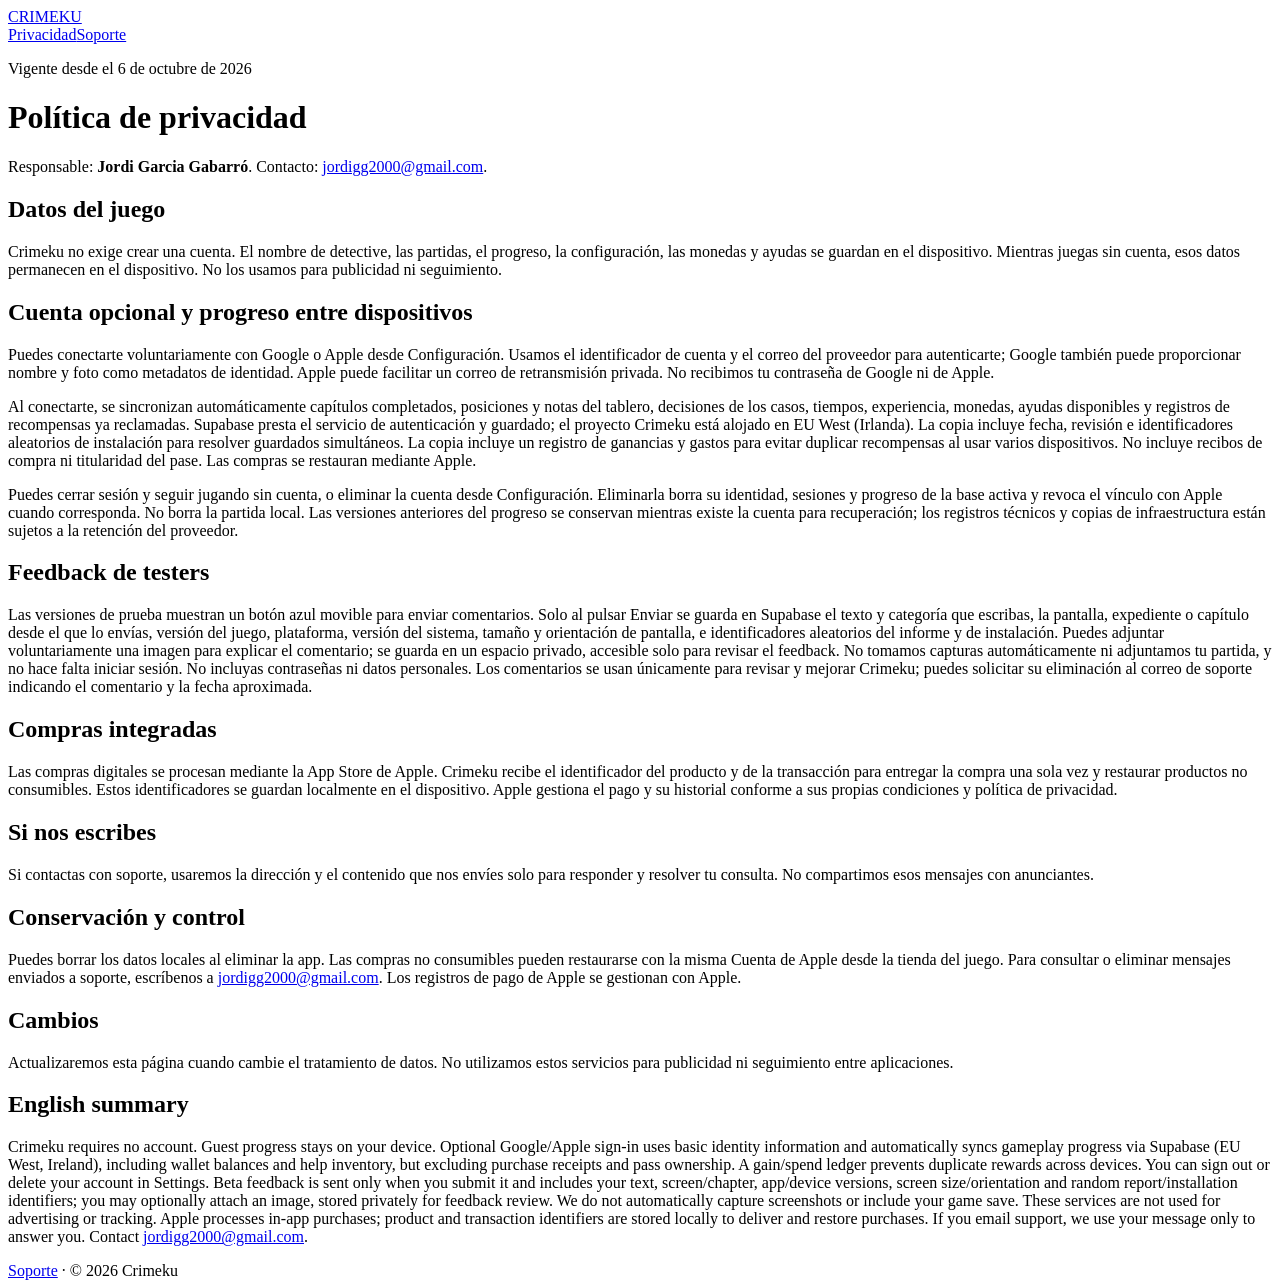
==== privacidad/index.html @ 4af56e24 "docs: disclose optional wallet and help sync for Crimeku build 6" ====
<!doctype html><html lang="es"><head><base href="/crimeku-legal/"><meta charset="utf-8"><meta name="viewport" content="width=device-width,initial-scale=1"><title>Privacidad · Crimeku</title><meta name="description" content="Política de privacidad de la aplicación Crimeku."><link rel="stylesheet" href="style.css"></head><body><header><div class="wrap"><nav><a class="brand" href="./">CRIMEKU</a><div class="links"><a href="privacidad/">Privacidad</a><a href="soporte/">Soporte</a></div></nav></div></header><main class="wrap"><p class="eyebrow">Vigente desde el 6 de octubre de 2026</p><h1>Política de privacidad</h1><p>Responsable: <strong>Jordi Garcia Gabarró</strong>. Contacto: <a href="mailto:jordigg2000@gmail.com">jordigg2000@gmail.com</a>.</p><h2>Datos del juego</h2><p>Crimeku no exige crear una cuenta. El nombre de detective, las partidas, el progreso, la configuración, las monedas y ayudas se guardan en el dispositivo. Mientras juegas sin cuenta, esos datos permanecen en el dispositivo. No los usamos para publicidad ni seguimiento.</p><h2>Cuenta opcional y progreso entre dispositivos</h2><p>Puedes conectarte voluntariamente con Google o Apple desde Configuración. Usamos el identificador de cuenta y el correo del proveedor para autenticarte; Google también puede proporcionar nombre y foto como metadatos de identidad. Apple puede facilitar un correo de retransmisión privada. No recibimos tu contraseña de Google ni de Apple.</p><p>Al conectarte, se sincronizan automáticamente capítulos completados, posiciones y notas del tablero, decisiones de los casos, tiempos, experiencia, monedas, ayudas disponibles y registros de recompensas ya reclamadas. Supabase presta el servicio de autenticación y guardado; el proyecto Crimeku está alojado en EU West (Irlanda). La copia incluye fecha, revisión e identificadores aleatorios de instalación para resolver guardados simultáneos. La copia incluye un registro de ganancias y gastos para evitar duplicar recompensas al usar varios dispositivos. No incluye recibos de compra ni titularidad del pase. Las compras se restauran mediante Apple.</p><p>Puedes cerrar sesión y seguir jugando sin cuenta, o eliminar la cuenta desde Configuración. Eliminarla borra su identidad, sesiones y progreso de la base activa y revoca el vínculo con Apple cuando corresponda. No borra la partida local. Las versiones anteriores del progreso se conservan mientras existe la cuenta para recuperación; los registros técnicos y copias de infraestructura están sujetos a la retención del proveedor.</p><h2>Feedback de testers</h2><p>Las versiones de prueba muestran un botón azul movible para enviar comentarios. Solo al pulsar Enviar se guarda en Supabase el texto y categoría que escribas, la pantalla, expediente o capítulo desde el que lo envías, versión del juego, plataforma, versión del sistema, tamaño y orientación de pantalla, e identificadores aleatorios del informe y de instalación. Puedes adjuntar voluntariamente una imagen para explicar el comentario; se guarda en un espacio privado, accesible solo para revisar el feedback. No tomamos capturas automáticamente ni adjuntamos tu partida, y no hace falta iniciar sesión. No incluyas contraseñas ni datos personales. Los comentarios se usan únicamente para revisar y mejorar Crimeku; puedes solicitar su eliminación al correo de soporte indicando el comentario y la fecha aproximada.</p><h2>Compras integradas</h2><p>Las compras digitales se procesan mediante la App Store de Apple. Crimeku recibe el identificador del producto y de la transacción para entregar la compra una sola vez y restaurar productos no consumibles. Estos identificadores se guardan localmente en el dispositivo. Apple gestiona el pago y su historial conforme a sus propias condiciones y política de privacidad.</p><h2>Si nos escribes</h2><p>Si contactas con soporte, usaremos la dirección y el contenido que nos envíes solo para responder y resolver tu consulta. No compartimos esos mensajes con anunciantes.</p><h2>Conservación y control</h2><p>Puedes borrar los datos locales al eliminar la app. Las compras no consumibles pueden restaurarse con la misma Cuenta de Apple desde la tienda del juego. Para consultar o eliminar mensajes enviados a soporte, escríbenos a <a href="mailto:jordigg2000@gmail.com">jordigg2000@gmail.com</a>. Los registros de pago de Apple se gestionan con Apple.</p><h2>Cambios</h2><p>Actualizaremos esta página cuando cambie el tratamiento de datos. No utilizamos estos servicios para publicidad ni seguimiento entre aplicaciones.</p><section class="lang" lang="en"><h2>English summary</h2><p>Crimeku requires no account. Guest progress stays on your device. Optional Google/Apple sign-in uses basic identity information and automatically syncs gameplay progress via Supabase (EU West, Ireland), including wallet balances and help inventory, but excluding purchase receipts and pass ownership. A gain/spend ledger prevents duplicate rewards across devices. You can sign out or delete your account in Settings. Beta feedback is sent only when you submit it and includes your text, screen/chapter, app/device versions, screen size/orientation and random report/installation identifiers; you may optionally attach an image, stored privately for feedback review. We do not automatically capture screenshots or include your game save. These services are not used for advertising or tracking. Apple processes in-app purchases; product and transaction identifiers are stored locally to deliver and restore purchases. If you email support, we use your message only to answer you. Contact <a href="mailto:jordigg2000@gmail.com">jordigg2000@gmail.com</a>.</p></section></main><footer><div class="wrap"><a href="soporte/">Soporte</a> · © 2026 Crimeku</div></footer></body></html>
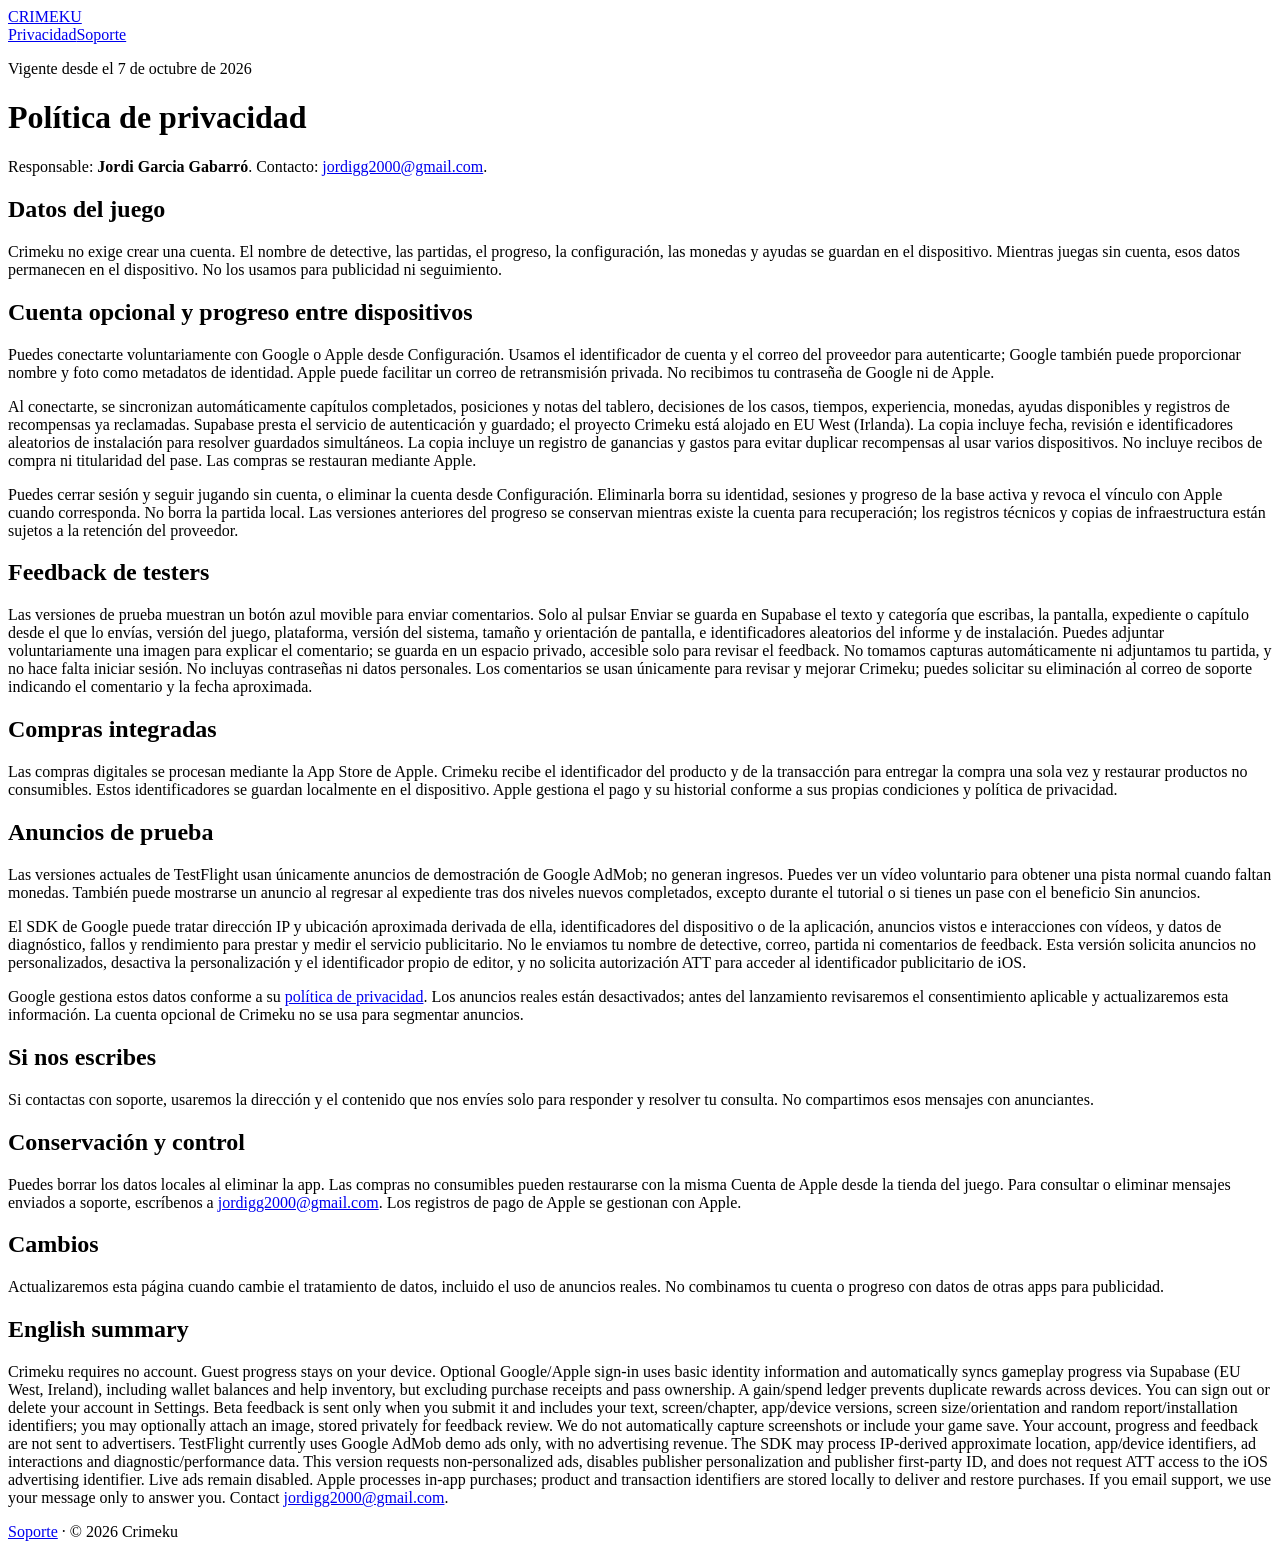
==== commit eea4e314: "Describe AdMob demo ads and privacy controls for TestFlight Updated privacy policy details and added" ====
--- a/privacidad/index.html
+++ b/privacidad/index.html
@@ -1 +1 @@
-<!doctype html><html lang="es"><head><base href="/crimeku-legal/"><meta charset="utf-8"><meta name="viewport" content="width=device-width,initial-scale=1"><title>Privacidad · Crimeku</title><meta name="description" content="Política de privacidad de la aplicación Crimeku."><link rel="stylesheet" href="style.css"></head><body><header><div class="wrap"><nav><a class="brand" href="./">CRIMEKU</a><div class="links"><a href="privacidad/">Privacidad</a><a href="soporte/">Soporte</a></div></nav></div></header><main class="wrap"><p class="eyebrow">Vigente desde el 6 de octubre de 2026</p><h1>Política de privacidad</h1><p>Responsable: <strong>Jordi Garcia Gabarró</strong>. Contacto: <a href="mailto:jordigg2000@gmail.com">jordigg2000@gmail.com</a>.</p><h2>Datos del juego</h2><p>Crimeku no exige crear una cuenta. El nombre de detective, las partidas, el progreso, la configuración, las monedas y ayudas se guardan en el dispositivo. Mientras juegas sin cuenta, esos datos permanecen en el dispositivo. No los usamos para publicidad ni seguimiento.</p><h2>Cuenta opcional y progreso entre dispositivos</h2><p>Puedes conectarte voluntariamente con Google o Apple desde Configuración. Usamos el identificador de cuenta y el correo del proveedor para autenticarte; Google también puede proporcionar nombre y foto como metadatos de identidad. Apple puede facilitar un correo de retransmisión privada. No recibimos tu contraseña de Google ni de Apple.</p><p>Al conectarte, se sincronizan automáticamente capítulos completados, posiciones y notas del tablero, decisiones de los casos, tiempos, experiencia, monedas, ayudas disponibles y registros de recompensas ya reclamadas. Supabase presta el servicio de autenticación y guardado; el proyecto Crimeku está alojado en EU West (Irlanda). La copia incluye fecha, revisión e identificadores aleatorios de instalación para resolver guardados simultáneos. La copia incluye un registro de ganancias y gastos para evitar duplicar recompensas al usar varios dispositivos. No incluye recibos de compra ni titularidad del pase. Las compras se restauran mediante Apple.</p><p>Puedes cerrar sesión y seguir jugando sin cuenta, o eliminar la cuenta desde Configuración. Eliminarla borra su identidad, sesiones y progreso de la base activa y revoca el vínculo con Apple cuando corresponda. No borra la partida local. Las versiones anteriores del progreso se conservan mientras existe la cuenta para recuperación; los registros técnicos y copias de infraestructura están sujetos a la retención del proveedor.</p><h2>Feedback de testers</h2><p>Las versiones de prueba muestran un botón azul movible para enviar comentarios. Solo al pulsar Enviar se guarda en Supabase el texto y categoría que escribas, la pantalla, expediente o capítulo desde el que lo envías, versión del juego, plataforma, versión del sistema, tamaño y orientación de pantalla, e identificadores aleatorios del informe y de instalación. Puedes adjuntar voluntariamente una imagen para explicar el comentario; se guarda en un espacio privado, accesible solo para revisar el feedback. No tomamos capturas automáticamente ni adjuntamos tu partida, y no hace falta iniciar sesión. No incluyas contraseñas ni datos personales. Los comentarios se usan únicamente para revisar y mejorar Crimeku; puedes solicitar su eliminación al correo de soporte indicando el comentario y la fecha aproximada.</p><h2>Compras integradas</h2><p>Las compras digitales se procesan mediante la App Store de Apple. Crimeku recibe el identificador del producto y de la transacción para entregar la compra una sola vez y restaurar productos no consumibles. Estos identificadores se guardan localmente en el dispositivo. Apple gestiona el pago y su historial conforme a sus propias condiciones y política de privacidad.</p><h2>Si nos escribes</h2><p>Si contactas con soporte, usaremos la dirección y el contenido que nos envíes solo para responder y resolver tu consulta. No compartimos esos mensajes con anunciantes.</p><h2>Conservación y control</h2><p>Puedes borrar los datos locales al eliminar la app. Las compras no consumibles pueden restaurarse con la misma Cuenta de Apple desde la tienda del juego. Para consultar o eliminar mensajes enviados a soporte, escríbenos a <a href="mailto:jordigg2000@gmail.com">jordigg2000@gmail.com</a>. Los registros de pago de Apple se gestionan con Apple.</p><h2>Cambios</h2><p>Actualizaremos esta página cuando cambie el tratamiento de datos. No utilizamos estos servicios para publicidad ni seguimiento entre aplicaciones.</p><section class="lang" lang="en"><h2>English summary</h2><p>Crimeku requires no account. Guest progress stays on your device. Optional Google/Apple sign-in uses basic identity information and automatically syncs gameplay progress via Supabase (EU West, Ireland), including wallet balances and help inventory, but excluding purchase receipts and pass ownership. A gain/spend ledger prevents duplicate rewards across devices. You can sign out or delete your account in Settings. Beta feedback is sent only when you submit it and includes your text, screen/chapter, app/device versions, screen size/orientation and random report/installation identifiers; you may optionally attach an image, stored privately for feedback review. We do not automatically capture screenshots or include your game save. These services are not used for advertising or tracking. Apple processes in-app purchases; product and transaction identifiers are stored locally to deliver and restore purchases. If you email support, we use your message only to answer you. Contact <a href="mailto:jordigg2000@gmail.com">jordigg2000@gmail.com</a>.</p></section></main><footer><div class="wrap"><a href="soporte/">Soporte</a> · © 2026 Crimeku</div></footer></body></html>
+<!doctype html><html lang="es"><head><base href="/crimeku-legal/"><meta charset="utf-8"><meta name="viewport" content="width=device-width,initial-scale=1"><title>Privacidad · Crimeku</title><meta name="description" content="Política de privacidad de la aplicación Crimeku."><link rel="stylesheet" href="style.css"></head><body><header><div class="wrap"><nav><a class="brand" href="./">CRIMEKU</a><div class="links"><a href="privacidad/">Privacidad</a><a href="soporte/">Soporte</a></div></nav></div></header><main class="wrap"><p class="eyebrow">Vigente desde el 7 de octubre de 2026</p><h1>Política de privacidad</h1><p>Responsable: <strong>Jordi Garcia Gabarró</strong>. Contacto: <a href="mailto:jordigg2000@gmail.com">jordigg2000@gmail.com</a>.</p><h2>Datos del juego</h2><p>Crimeku no exige crear una cuenta. El nombre de detective, las partidas, el progreso, la configuración, las monedas y ayudas se guardan en el dispositivo. Mientras juegas sin cuenta, esos datos permanecen en el dispositivo. No los usamos para publicidad ni seguimiento.</p><h2>Cuenta opcional y progreso entre dispositivos</h2><p>Puedes conectarte voluntariamente con Google o Apple desde Configuración. Usamos el identificador de cuenta y el correo del proveedor para autenticarte; Google también puede proporcionar nombre y foto como metadatos de identidad. Apple puede facilitar un correo de retransmisión privada. No recibimos tu contraseña de Google ni de Apple.</p><p>Al conectarte, se sincronizan automáticamente capítulos completados, posiciones y notas del tablero, decisiones de los casos, tiempos, experiencia, monedas, ayudas disponibles y registros de recompensas ya reclamadas. Supabase presta el servicio de autenticación y guardado; el proyecto Crimeku está alojado en EU West (Irlanda). La copia incluye fecha, revisión e identificadores aleatorios de instalación para resolver guardados simultáneos. La copia incluye un registro de ganancias y gastos para evitar duplicar recompensas al usar varios dispositivos. No incluye recibos de compra ni titularidad del pase. Las compras se restauran mediante Apple.</p><p>Puedes cerrar sesión y seguir jugando sin cuenta, o eliminar la cuenta desde Configuración. Eliminarla borra su identidad, sesiones y progreso de la base activa y revoca el vínculo con Apple cuando corresponda. No borra la partida local. Las versiones anteriores del progreso se conservan mientras existe la cuenta para recuperación; los registros técnicos y copias de infraestructura están sujetos a la retención del proveedor.</p><h2>Feedback de testers</h2><p>Las versiones de prueba muestran un botón azul movible para enviar comentarios. Solo al pulsar Enviar se guarda en Supabase el texto y categoría que escribas, la pantalla, expediente o capítulo desde el que lo envías, versión del juego, plataforma, versión del sistema, tamaño y orientación de pantalla, e identificadores aleatorios del informe y de instalación. Puedes adjuntar voluntariamente una imagen para explicar el comentario; se guarda en un espacio privado, accesible solo para revisar el feedback. No tomamos capturas automáticamente ni adjuntamos tu partida, y no hace falta iniciar sesión. No incluyas contraseñas ni datos personales. Los comentarios se usan únicamente para revisar y mejorar Crimeku; puedes solicitar su eliminación al correo de soporte indicando el comentario y la fecha aproximada.</p><h2>Compras integradas</h2><p>Las compras digitales se procesan mediante la App Store de Apple. Crimeku recibe el identificador del producto y de la transacción para entregar la compra una sola vez y restaurar productos no consumibles. Estos identificadores se guardan localmente en el dispositivo. Apple gestiona el pago y su historial conforme a sus propias condiciones y política de privacidad.</p><h2>Anuncios de prueba</h2><p>Las versiones actuales de TestFlight usan únicamente anuncios de demostración de Google AdMob; no generan ingresos. Puedes ver un vídeo voluntario para obtener una pista normal cuando faltan monedas. También puede mostrarse un anuncio al regresar al expediente tras dos niveles nuevos completados, excepto durante el tutorial o si tienes un pase con el beneficio Sin anuncios.</p><p>El SDK de Google puede tratar dirección IP y ubicación aproximada derivada de ella, identificadores del dispositivo o de la aplicación, anuncios vistos e interacciones con vídeos, y datos de diagnóstico, fallos y rendimiento para prestar y medir el servicio publicitario. No le enviamos tu nombre de detective, correo, partida ni comentarios de feedback. Esta versión solicita anuncios no personalizados, desactiva la personalización y el identificador propio de editor, y no solicita autorización ATT para acceder al identificador publicitario de iOS.</p><p>Google gestiona estos datos conforme a su <a href="https://policies.google.com/privacy">política de privacidad</a>. Los anuncios reales están desactivados; antes del lanzamiento revisaremos el consentimiento aplicable y actualizaremos esta información. La cuenta opcional de Crimeku no se usa para segmentar anuncios.</p><h2>Si nos escribes</h2><p>Si contactas con soporte, usaremos la dirección y el contenido que nos envíes solo para responder y resolver tu consulta. No compartimos esos mensajes con anunciantes.</p><h2>Conservación y control</h2><p>Puedes borrar los datos locales al eliminar la app. Las compras no consumibles pueden restaurarse con la misma Cuenta de Apple desde la tienda del juego. Para consultar o eliminar mensajes enviados a soporte, escríbenos a <a href="mailto:jordigg2000@gmail.com">jordigg2000@gmail.com</a>. Los registros de pago de Apple se gestionan con Apple.</p><h2>Cambios</h2><p>Actualizaremos esta página cuando cambie el tratamiento de datos, incluido el uso de anuncios reales. No combinamos tu cuenta o progreso con datos de otras apps para publicidad.</p><section class="lang" lang="en"><h2>English summary</h2><p>Crimeku requires no account. Guest progress stays on your device. Optional Google/Apple sign-in uses basic identity information and automatically syncs gameplay progress via Supabase (EU West, Ireland), including wallet balances and help inventory, but excluding purchase receipts and pass ownership. A gain/spend ledger prevents duplicate rewards across devices. You can sign out or delete your account in Settings. Beta feedback is sent only when you submit it and includes your text, screen/chapter, app/device versions, screen size/orientation and random report/installation identifiers; you may optionally attach an image, stored privately for feedback review. We do not automatically capture screenshots or include your game save. Your account, progress and feedback are not sent to advertisers. TestFlight currently uses Google AdMob demo ads only, with no advertising revenue. The SDK may process IP-derived approximate location, app/device identifiers, ad interactions and diagnostic/performance data. This version requests non-personalized ads, disables publisher personalization and publisher first-party ID, and does not request ATT access to the iOS advertising identifier. Live ads remain disabled. Apple processes in-app purchases; product and transaction identifiers are stored locally to deliver and restore purchases. If you email support, we use your message only to answer you. Contact <a href="mailto:jordigg2000@gmail.com">jordigg2000@gmail.com</a>.</p></section></main><footer><div class="wrap"><a href="soporte/">Soporte</a> · © 2026 Crimeku</div></footer></body></html>
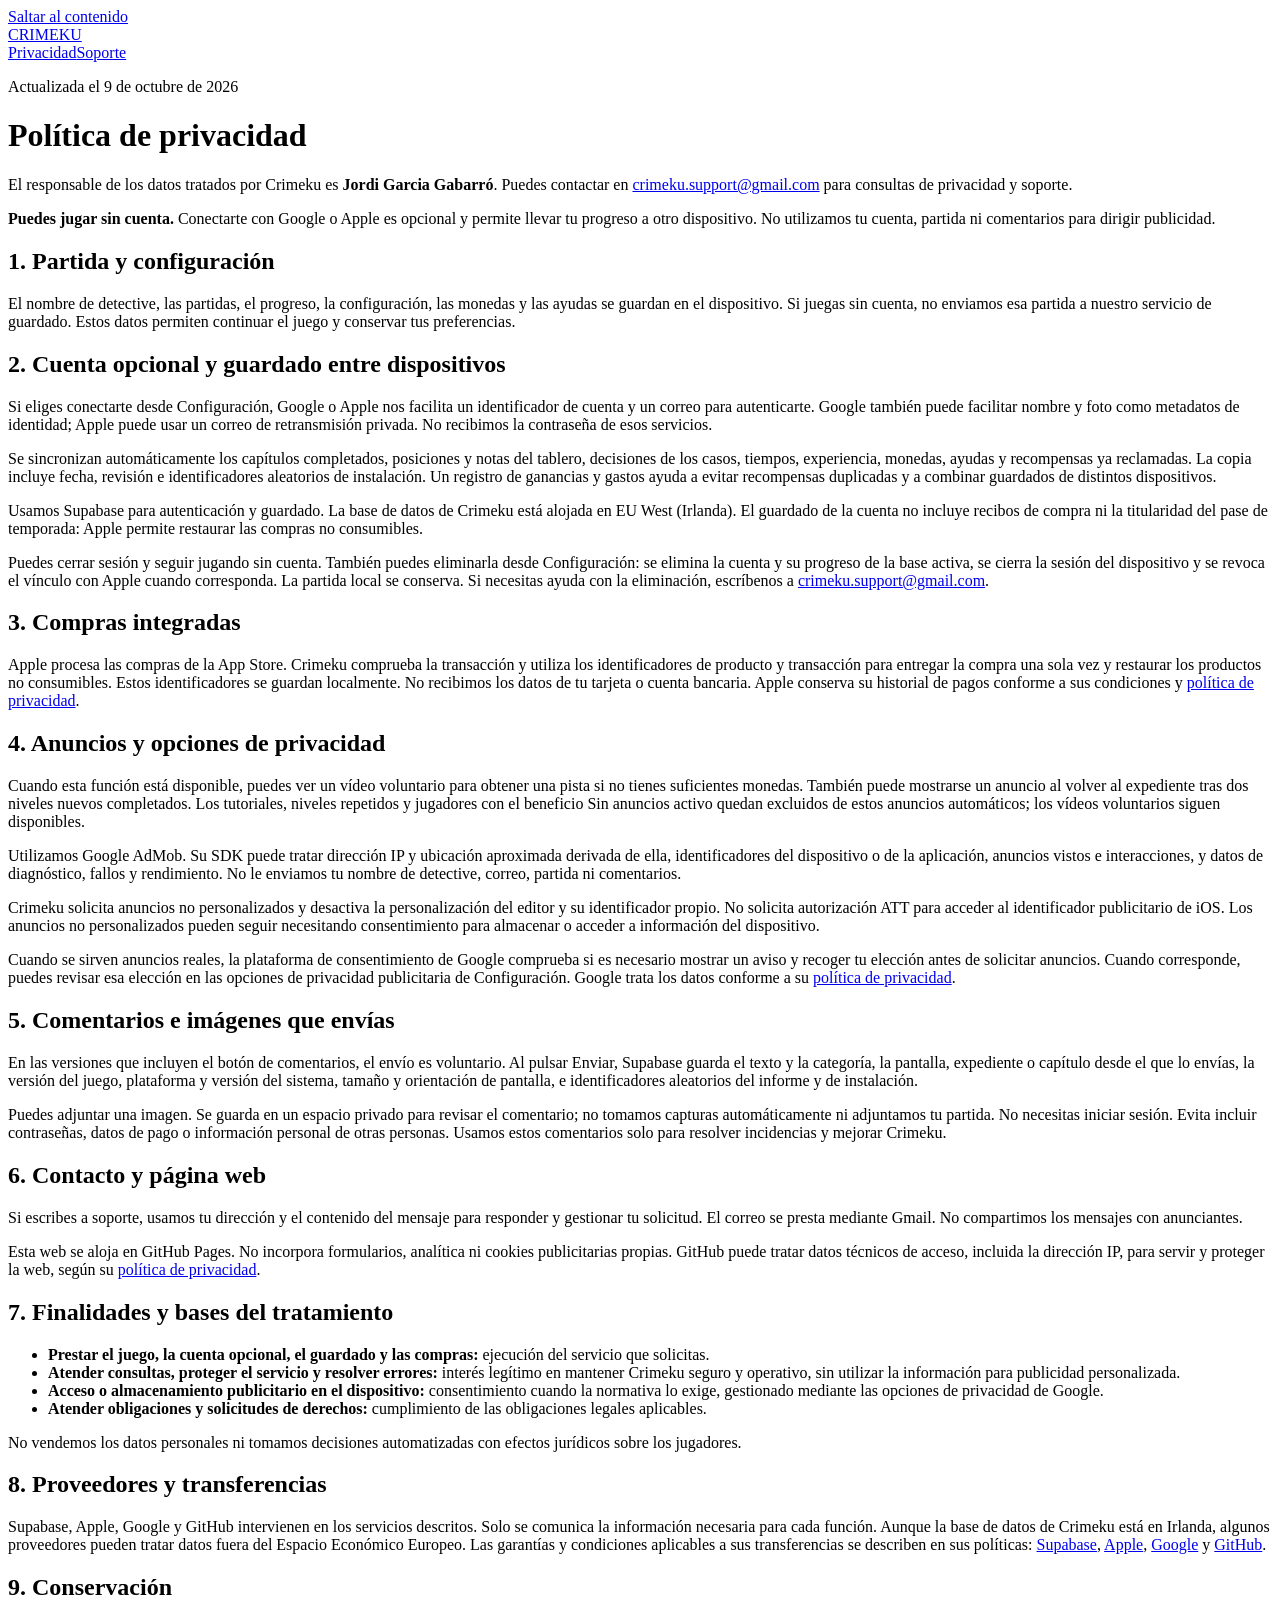
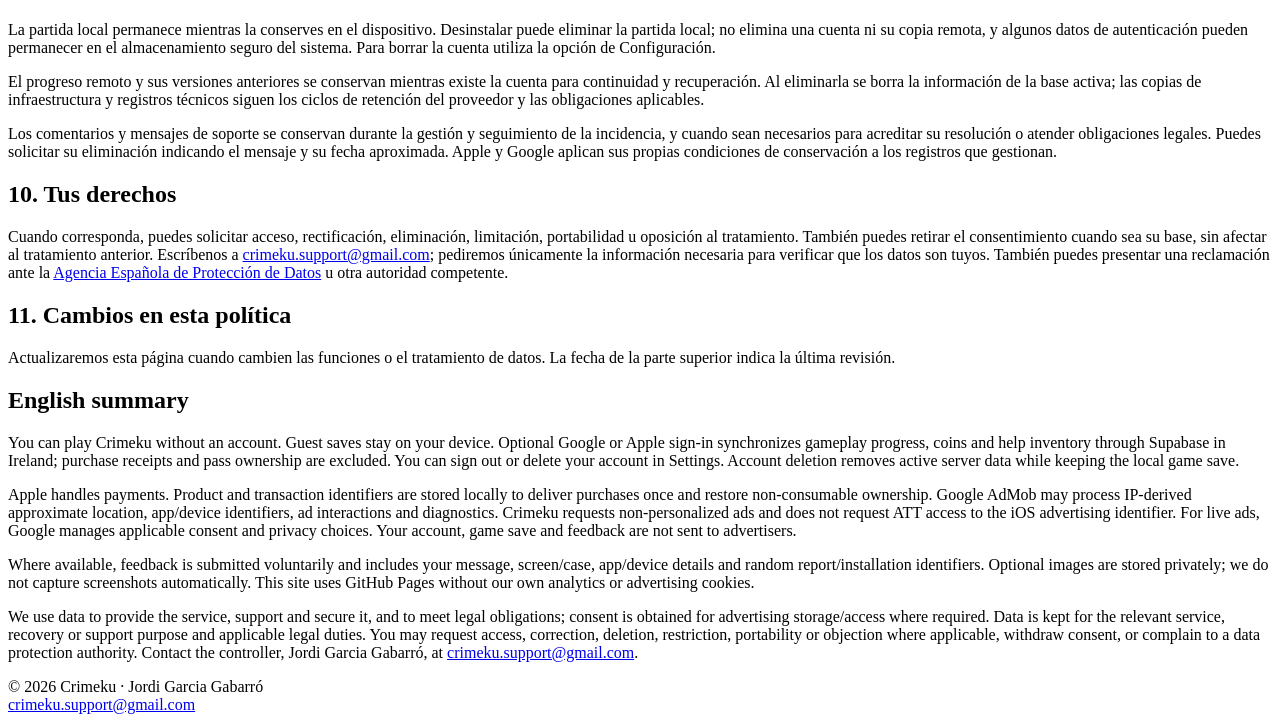
==== commit 58dff6d1: "Update Crimeku production privacy and support contact" ====
--- a/privacidad/index.html
+++ b/privacidad/index.html
@@ -1 +1,79 @@
-<!doctype html><html lang="es"><head><base href="/crimeku-legal/"><meta charset="utf-8"><meta name="viewport" content="width=device-width,initial-scale=1"><title>Privacidad · Crimeku</title><meta name="description" content="Política de privacidad de la aplicación Crimeku."><link rel="stylesheet" href="style.css"></head><body><header><div class="wrap"><nav><a class="brand" href="./">CRIMEKU</a><div class="links"><a href="privacidad/">Privacidad</a><a href="soporte/">Soporte</a></div></nav></div></header><main class="wrap"><p class="eyebrow">Vigente desde el 7 de octubre de 2026</p><h1>Política de privacidad</h1><p>Responsable: <strong>Jordi Garcia Gabarró</strong>. Contacto: <a href="mailto:jordigg2000@gmail.com">jordigg2000@gmail.com</a>.</p><h2>Datos del juego</h2><p>Crimeku no exige crear una cuenta. El nombre de detective, las partidas, el progreso, la configuración, las monedas y ayudas se guardan en el dispositivo. Mientras juegas sin cuenta, esos datos permanecen en el dispositivo. No los usamos para publicidad ni seguimiento.</p><h2>Cuenta opcional y progreso entre dispositivos</h2><p>Puedes conectarte voluntariamente con Google o Apple desde Configuración. Usamos el identificador de cuenta y el correo del proveedor para autenticarte; Google también puede proporcionar nombre y foto como metadatos de identidad. Apple puede facilitar un correo de retransmisión privada. No recibimos tu contraseña de Google ni de Apple.</p><p>Al conectarte, se sincronizan automáticamente capítulos completados, posiciones y notas del tablero, decisiones de los casos, tiempos, experiencia, monedas, ayudas disponibles y registros de recompensas ya reclamadas. Supabase presta el servicio de autenticación y guardado; el proyecto Crimeku está alojado en EU West (Irlanda). La copia incluye fecha, revisión e identificadores aleatorios de instalación para resolver guardados simultáneos. La copia incluye un registro de ganancias y gastos para evitar duplicar recompensas al usar varios dispositivos. No incluye recibos de compra ni titularidad del pase. Las compras se restauran mediante Apple.</p><p>Puedes cerrar sesión y seguir jugando sin cuenta, o eliminar la cuenta desde Configuración. Eliminarla borra su identidad, sesiones y progreso de la base activa y revoca el vínculo con Apple cuando corresponda. No borra la partida local. Las versiones anteriores del progreso se conservan mientras existe la cuenta para recuperación; los registros técnicos y copias de infraestructura están sujetos a la retención del proveedor.</p><h2>Feedback de testers</h2><p>Las versiones de prueba muestran un botón azul movible para enviar comentarios. Solo al pulsar Enviar se guarda en Supabase el texto y categoría que escribas, la pantalla, expediente o capítulo desde el que lo envías, versión del juego, plataforma, versión del sistema, tamaño y orientación de pantalla, e identificadores aleatorios del informe y de instalación. Puedes adjuntar voluntariamente una imagen para explicar el comentario; se guarda en un espacio privado, accesible solo para revisar el feedback. No tomamos capturas automáticamente ni adjuntamos tu partida, y no hace falta iniciar sesión. No incluyas contraseñas ni datos personales. Los comentarios se usan únicamente para revisar y mejorar Crimeku; puedes solicitar su eliminación al correo de soporte indicando el comentario y la fecha aproximada.</p><h2>Compras integradas</h2><p>Las compras digitales se procesan mediante la App Store de Apple. Crimeku recibe el identificador del producto y de la transacción para entregar la compra una sola vez y restaurar productos no consumibles. Estos identificadores se guardan localmente en el dispositivo. Apple gestiona el pago y su historial conforme a sus propias condiciones y política de privacidad.</p><h2>Anuncios de prueba</h2><p>Las versiones actuales de TestFlight usan únicamente anuncios de demostración de Google AdMob; no generan ingresos. Puedes ver un vídeo voluntario para obtener una pista normal cuando faltan monedas. También puede mostrarse un anuncio al regresar al expediente tras dos niveles nuevos completados, excepto durante el tutorial o si tienes un pase con el beneficio Sin anuncios.</p><p>El SDK de Google puede tratar dirección IP y ubicación aproximada derivada de ella, identificadores del dispositivo o de la aplicación, anuncios vistos e interacciones con vídeos, y datos de diagnóstico, fallos y rendimiento para prestar y medir el servicio publicitario. No le enviamos tu nombre de detective, correo, partida ni comentarios de feedback. Esta versión solicita anuncios no personalizados, desactiva la personalización y el identificador propio de editor, y no solicita autorización ATT para acceder al identificador publicitario de iOS.</p><p>Google gestiona estos datos conforme a su <a href="https://policies.google.com/privacy">política de privacidad</a>. Los anuncios reales están desactivados; antes del lanzamiento revisaremos el consentimiento aplicable y actualizaremos esta información. La cuenta opcional de Crimeku no se usa para segmentar anuncios.</p><h2>Si nos escribes</h2><p>Si contactas con soporte, usaremos la dirección y el contenido que nos envíes solo para responder y resolver tu consulta. No compartimos esos mensajes con anunciantes.</p><h2>Conservación y control</h2><p>Puedes borrar los datos locales al eliminar la app. Las compras no consumibles pueden restaurarse con la misma Cuenta de Apple desde la tienda del juego. Para consultar o eliminar mensajes enviados a soporte, escríbenos a <a href="mailto:jordigg2000@gmail.com">jordigg2000@gmail.com</a>. Los registros de pago de Apple se gestionan con Apple.</p><h2>Cambios</h2><p>Actualizaremos esta página cuando cambie el tratamiento de datos, incluido el uso de anuncios reales. No combinamos tu cuenta o progreso con datos de otras apps para publicidad.</p><section class="lang" lang="en"><h2>English summary</h2><p>Crimeku requires no account. Guest progress stays on your device. Optional Google/Apple sign-in uses basic identity information and automatically syncs gameplay progress via Supabase (EU West, Ireland), including wallet balances and help inventory, but excluding purchase receipts and pass ownership. A gain/spend ledger prevents duplicate rewards across devices. You can sign out or delete your account in Settings. Beta feedback is sent only when you submit it and includes your text, screen/chapter, app/device versions, screen size/orientation and random report/installation identifiers; you may optionally attach an image, stored privately for feedback review. We do not automatically capture screenshots or include your game save. Your account, progress and feedback are not sent to advertisers. TestFlight currently uses Google AdMob demo ads only, with no advertising revenue. The SDK may process IP-derived approximate location, app/device identifiers, ad interactions and diagnostic/performance data. This version requests non-personalized ads, disables publisher personalization and publisher first-party ID, and does not request ATT access to the iOS advertising identifier. Live ads remain disabled. Apple processes in-app purchases; product and transaction identifiers are stored locally to deliver and restore purchases. If you email support, we use your message only to answer you. Contact <a href="mailto:jordigg2000@gmail.com">jordigg2000@gmail.com</a>.</p></section></main><footer><div class="wrap"><a href="soporte/">Soporte</a> · © 2026 Crimeku</div></footer></body></html>
+<!doctype html>
+<html lang="es">
+<head>
+  <meta charset="utf-8">
+  <meta name="viewport" content="width=device-width, initial-scale=1">
+  <base href="/crimeku-legal/">
+  <title>Privacidad · Crimeku</title>
+  <meta name="description" content="Política de privacidad de Crimeku: cuenta opcional, progreso, compras, anuncios y contacto.">
+  <link rel="stylesheet" href="style.css">
+</head>
+<body>
+  <a class="skip-link" href="#contenido">Saltar al contenido</a>
+  <header><div class="wrap"><nav aria-label="Navegación principal"><a class="brand" href="./">CRIMEKU</a><div class="links"><a href="privacidad/" aria-current="page">Privacidad</a><a href="soporte/">Soporte</a></div></nav></div></header>
+  <main class="wrap" id="contenido">
+    <p class="eyebrow">Actualizada el 9 de octubre de 2026</p>
+    <h1>Política de privacidad</h1>
+    <p>El responsable de los datos tratados por Crimeku es <strong>Jordi Garcia Gabarró</strong>. Puedes contactar en <a href="mailto:crimeku.support@gmail.com">crimeku.support@gmail.com</a> para consultas de privacidad y soporte.</p>
+    <div class="card"><p><strong>Puedes jugar sin cuenta.</strong> Conectarte con Google o Apple es opcional y permite llevar tu progreso a otro dispositivo. No utilizamos tu cuenta, partida ni comentarios para dirigir publicidad.</p></div>
+
+    <h2>1. Partida y configuración</h2>
+    <p>El nombre de detective, las partidas, el progreso, la configuración, las monedas y las ayudas se guardan en el dispositivo. Si juegas sin cuenta, no enviamos esa partida a nuestro servicio de guardado. Estos datos permiten continuar el juego y conservar tus preferencias.</p>
+
+    <h2>2. Cuenta opcional y guardado entre dispositivos</h2>
+    <p>Si eliges conectarte desde Configuración, Google o Apple nos facilita un identificador de cuenta y un correo para autenticarte. Google también puede facilitar nombre y foto como metadatos de identidad; Apple puede usar un correo de retransmisión privada. No recibimos la contraseña de esos servicios.</p>
+    <p>Se sincronizan automáticamente los capítulos completados, posiciones y notas del tablero, decisiones de los casos, tiempos, experiencia, monedas, ayudas y recompensas ya reclamadas. La copia incluye fecha, revisión e identificadores aleatorios de instalación. Un registro de ganancias y gastos ayuda a evitar recompensas duplicadas y a combinar guardados de distintos dispositivos.</p>
+    <p>Usamos Supabase para autenticación y guardado. La base de datos de Crimeku está alojada en EU West (Irlanda). El guardado de la cuenta no incluye recibos de compra ni la titularidad del pase de temporada: Apple permite restaurar las compras no consumibles.</p>
+    <p>Puedes cerrar sesión y seguir jugando sin cuenta. También puedes eliminarla desde Configuración: se elimina la cuenta y su progreso de la base activa, se cierra la sesión del dispositivo y se revoca el vínculo con Apple cuando corresponda. La partida local se conserva. Si necesitas ayuda con la eliminación, escríbenos a <a href="mailto:crimeku.support@gmail.com">crimeku.support@gmail.com</a>.</p>
+
+    <h2>3. Compras integradas</h2>
+    <p>Apple procesa las compras de la App Store. Crimeku comprueba la transacción y utiliza los identificadores de producto y transacción para entregar la compra una sola vez y restaurar los productos no consumibles. Estos identificadores se guardan localmente. No recibimos los datos de tu tarjeta o cuenta bancaria. Apple conserva su historial de pagos conforme a sus condiciones y <a href="https://www.apple.com/legal/privacy/">política de privacidad</a>.</p>
+
+    <h2>4. Anuncios y opciones de privacidad</h2>
+    <p>Cuando esta función está disponible, puedes ver un vídeo voluntario para obtener una pista si no tienes suficientes monedas. También puede mostrarse un anuncio al volver al expediente tras dos niveles nuevos completados. Los tutoriales, niveles repetidos y jugadores con el beneficio Sin anuncios activo quedan excluidos de estos anuncios automáticos; los vídeos voluntarios siguen disponibles.</p>
+    <p>Utilizamos Google AdMob. Su SDK puede tratar dirección IP y ubicación aproximada derivada de ella, identificadores del dispositivo o de la aplicación, anuncios vistos e interacciones, y datos de diagnóstico, fallos y rendimiento. No le enviamos tu nombre de detective, correo, partida ni comentarios.</p>
+    <p>Crimeku solicita anuncios no personalizados y desactiva la personalización del editor y su identificador propio. No solicita autorización ATT para acceder al identificador publicitario de iOS. Los anuncios no personalizados pueden seguir necesitando consentimiento para almacenar o acceder a información del dispositivo.</p>
+    <p>Cuando se sirven anuncios reales, la plataforma de consentimiento de Google comprueba si es necesario mostrar un aviso y recoger tu elección antes de solicitar anuncios. Cuando corresponde, puedes revisar esa elección en las opciones de privacidad publicitaria de Configuración. Google trata los datos conforme a su <a href="https://policies.google.com/privacy">política de privacidad</a>.</p>
+
+    <h2>5. Comentarios e imágenes que envías</h2>
+    <p>En las versiones que incluyen el botón de comentarios, el envío es voluntario. Al pulsar Enviar, Supabase guarda el texto y la categoría, la pantalla, expediente o capítulo desde el que lo envías, la versión del juego, plataforma y versión del sistema, tamaño y orientación de pantalla, e identificadores aleatorios del informe y de instalación.</p>
+    <p>Puedes adjuntar una imagen. Se guarda en un espacio privado para revisar el comentario; no tomamos capturas automáticamente ni adjuntamos tu partida. No necesitas iniciar sesión. Evita incluir contraseñas, datos de pago o información personal de otras personas. Usamos estos comentarios solo para resolver incidencias y mejorar Crimeku.</p>
+
+    <h2>6. Contacto y página web</h2>
+    <p>Si escribes a soporte, usamos tu dirección y el contenido del mensaje para responder y gestionar tu solicitud. El correo se presta mediante Gmail. No compartimos los mensajes con anunciantes.</p>
+    <p>Esta web se aloja en GitHub Pages. No incorpora formularios, analítica ni cookies publicitarias propias. GitHub puede tratar datos técnicos de acceso, incluida la dirección IP, para servir y proteger la web, según su <a href="https://docs.github.com/en/site-policy/privacy-policies/github-general-privacy-statement">política de privacidad</a>.</p>
+
+    <h2>7. Finalidades y bases del tratamiento</h2>
+    <ul>
+      <li><strong>Prestar el juego, la cuenta opcional, el guardado y las compras:</strong> ejecución del servicio que solicitas.</li>
+      <li><strong>Atender consultas, proteger el servicio y resolver errores:</strong> interés legítimo en mantener Crimeku seguro y operativo, sin utilizar la información para publicidad personalizada.</li>
+      <li><strong>Acceso o almacenamiento publicitario en el dispositivo:</strong> consentimiento cuando la normativa lo exige, gestionado mediante las opciones de privacidad de Google.</li>
+      <li><strong>Atender obligaciones y solicitudes de derechos:</strong> cumplimiento de las obligaciones legales aplicables.</li>
+    </ul>
+    <p>No vendemos los datos personales ni tomamos decisiones automatizadas con efectos jurídicos sobre los jugadores.</p>
+
+    <h2>8. Proveedores y transferencias</h2>
+    <p>Supabase, Apple, Google y GitHub intervienen en los servicios descritos. Solo se comunica la información necesaria para cada función. Aunque la base de datos de Crimeku está en Irlanda, algunos proveedores pueden tratar datos fuera del Espacio Económico Europeo. Las garantías y condiciones aplicables a sus transferencias se describen en sus políticas: <a href="https://supabase.com/privacy">Supabase</a>, <a href="https://www.apple.com/legal/privacy/">Apple</a>, <a href="https://policies.google.com/privacy">Google</a> y <a href="https://docs.github.com/en/site-policy/privacy-policies/github-general-privacy-statement">GitHub</a>.</p>
+
+    <h2>9. Conservación</h2>
+    <p>La partida local permanece mientras la conserves en el dispositivo. Desinstalar puede eliminar la partida local; no elimina una cuenta ni su copia remota, y algunos datos de autenticación pueden permanecer en el almacenamiento seguro del sistema. Para borrar la cuenta utiliza la opción de Configuración.</p>
+    <p>El progreso remoto y sus versiones anteriores se conservan mientras existe la cuenta para continuidad y recuperación. Al eliminarla se borra la información de la base activa; las copias de infraestructura y registros técnicos siguen los ciclos de retención del proveedor y las obligaciones aplicables.</p>
+    <p>Los comentarios y mensajes de soporte se conservan durante la gestión y seguimiento de la incidencia, y cuando sean necesarios para acreditar su resolución o atender obligaciones legales. Puedes solicitar su eliminación indicando el mensaje y su fecha aproximada. Apple y Google aplican sus propias condiciones de conservación a los registros que gestionan.</p>
+
+    <h2>10. Tus derechos</h2>
+    <p>Cuando corresponda, puedes solicitar acceso, rectificación, eliminación, limitación, portabilidad u oposición al tratamiento. También puedes retirar el consentimiento cuando sea su base, sin afectar al tratamiento anterior. Escríbenos a <a href="mailto:crimeku.support@gmail.com">crimeku.support@gmail.com</a>; pediremos únicamente la información necesaria para verificar que los datos son tuyos. También puedes presentar una reclamación ante la <a href="https://www.aepd.es/">Agencia Española de Protección de Datos</a> u otra autoridad competente.</p>
+
+    <h2>11. Cambios en esta política</h2>
+    <p>Actualizaremos esta página cuando cambien las funciones o el tratamiento de datos. La fecha de la parte superior indica la última revisión.</p>
+
+    <section class="lang" lang="en" aria-labelledby="privacy-en">
+      <h2 id="privacy-en">English summary</h2>
+      <p>You can play Crimeku without an account. Guest saves stay on your device. Optional Google or Apple sign-in synchronizes gameplay progress, coins and help inventory through Supabase in Ireland; purchase receipts and pass ownership are excluded. You can sign out or delete your account in Settings. Account deletion removes active server data while keeping the local game save.</p>
+      <p>Apple handles payments. Product and transaction identifiers are stored locally to deliver purchases once and restore non-consumable ownership. Google AdMob may process IP-derived approximate location, app/device identifiers, ad interactions and diagnostics. Crimeku requests non-personalized ads and does not request ATT access to the iOS advertising identifier. For live ads, Google manages applicable consent and privacy choices. Your account, game save and feedback are not sent to advertisers.</p>
+      <p>Where available, feedback is submitted voluntarily and includes your message, screen/case, app/device details and random report/installation identifiers. Optional images are stored privately; we do not capture screenshots automatically. This site uses GitHub Pages without our own analytics or advertising cookies.</p>
+      <p>We use data to provide the service, support and secure it, and to meet legal obligations; consent is obtained for advertising storage/access where required. Data is kept for the relevant service, recovery or support purpose and applicable legal duties. You may request access, correction, deletion, restriction, portability or objection where applicable, withdraw consent, or complain to a data protection authority. Contact the controller, Jordi Garcia Gabarró, at <a href="mailto:crimeku.support@gmail.com">crimeku.support@gmail.com</a>.</p>
+    </section>
+  </main>
+  <footer><div class="wrap">© 2026 Crimeku · Jordi Garcia Gabarró<br><a href="mailto:crimeku.support@gmail.com">crimeku.support@gmail.com</a></div></footer>
+</body>
+</html>
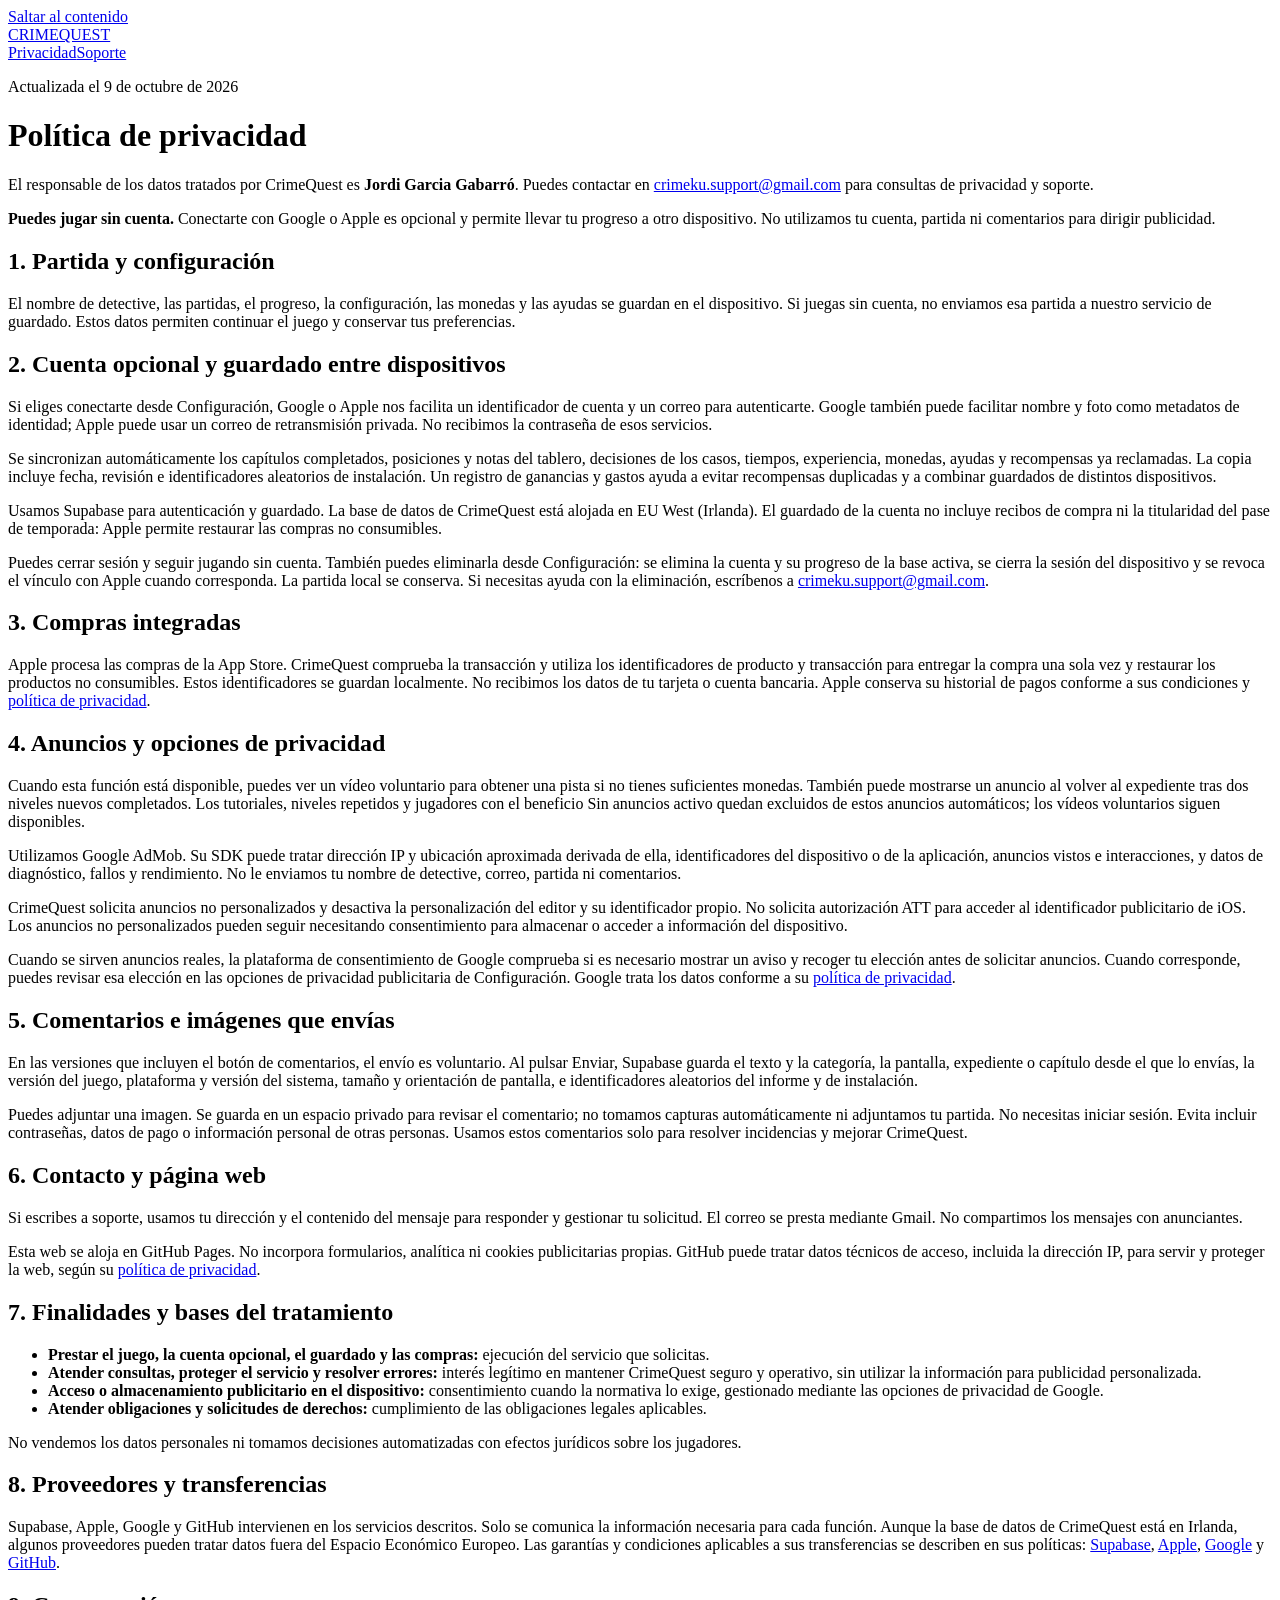
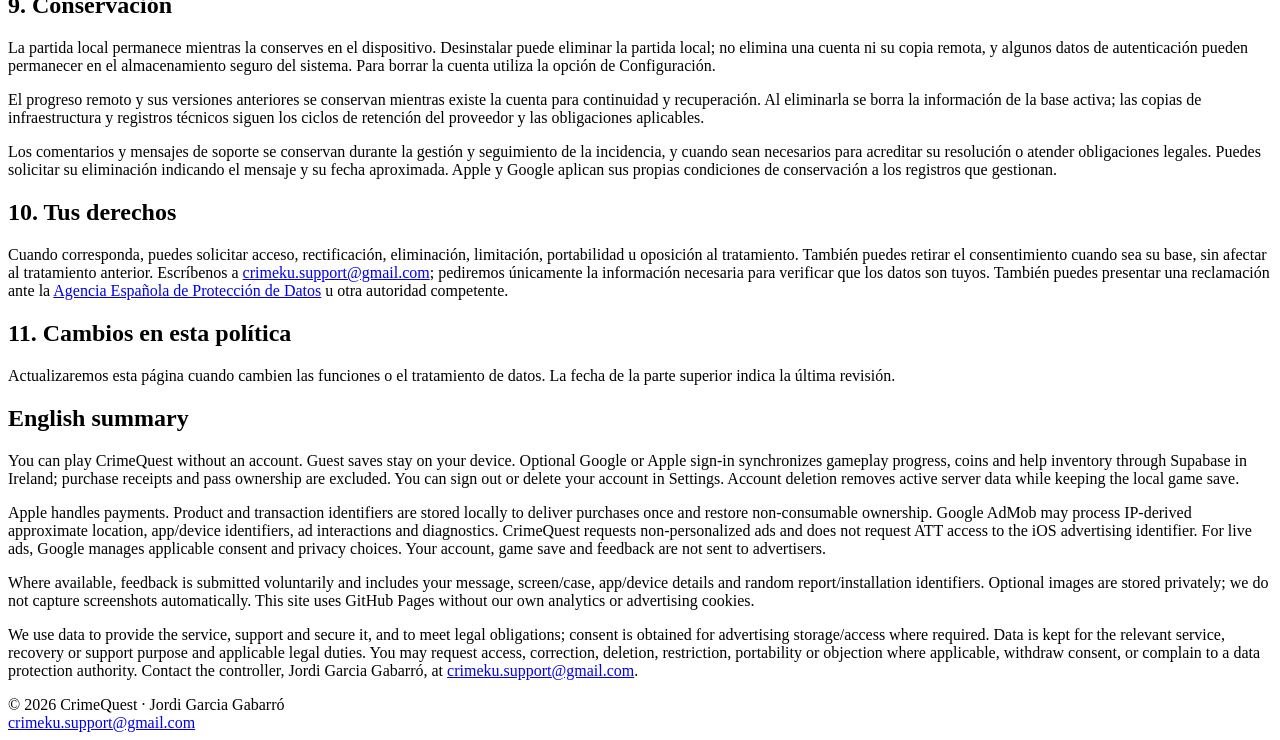
==== commit 305a0fae: "Update CrimeQuest public privacy and support branding" ====
--- a/privacidad/index.html
+++ b/privacidad/index.html
@@ -4,17 +4,17 @@
   <meta charset="utf-8">
   <meta name="viewport" content="width=device-width, initial-scale=1">
   <base href="/crimeku-legal/">
-  <title>Privacidad · Crimeku</title>
-  <meta name="description" content="Política de privacidad de Crimeku: cuenta opcional, progreso, compras, anuncios y contacto.">
+  <title>Privacidad · CrimeQuest</title>
+  <meta name="description" content="Política de privacidad de CrimeQuest: cuenta opcional, progreso, compras, anuncios y contacto.">
   <link rel="stylesheet" href="style.css">
 </head>
 <body>
-  <a class="skip-link" href="#contenido">Saltar al contenido</a>
-  <header><div class="wrap"><nav aria-label="Navegación principal"><a class="brand" href="./">CRIMEKU</a><div class="links"><a href="privacidad/" aria-current="page">Privacidad</a><a href="soporte/">Soporte</a></div></nav></div></header>
+  <a class="skip-link" href="privacidad/#contenido">Saltar al contenido</a>
+  <header><div class="wrap"><nav aria-label="Navegación principal"><a class="brand" href="./">CRIMEQUEST</a><div class="links"><a href="privacidad/" aria-current="page">Privacidad</a><a href="soporte/">Soporte</a></div></nav></div></header>
   <main class="wrap" id="contenido">
     <p class="eyebrow">Actualizada el 9 de octubre de 2026</p>
     <h1>Política de privacidad</h1>
-    <p>El responsable de los datos tratados por Crimeku es <strong>Jordi Garcia Gabarró</strong>. Puedes contactar en <a href="mailto:crimeku.support@gmail.com">crimeku.support@gmail.com</a> para consultas de privacidad y soporte.</p>
+    <p>El responsable de los datos tratados por CrimeQuest es <strong>Jordi Garcia Gabarró</strong>. Puedes contactar en <a href="mailto:crimeku.support@gmail.com">crimeku.support@gmail.com</a> para consultas de privacidad y soporte.</p>
     <div class="card"><p><strong>Puedes jugar sin cuenta.</strong> Conectarte con Google o Apple es opcional y permite llevar tu progreso a otro dispositivo. No utilizamos tu cuenta, partida ni comentarios para dirigir publicidad.</p></div>
 
     <h2>1. Partida y configuración</h2>
@@ -23,21 +23,21 @@
     <h2>2. Cuenta opcional y guardado entre dispositivos</h2>
     <p>Si eliges conectarte desde Configuración, Google o Apple nos facilita un identificador de cuenta y un correo para autenticarte. Google también puede facilitar nombre y foto como metadatos de identidad; Apple puede usar un correo de retransmisión privada. No recibimos la contraseña de esos servicios.</p>
     <p>Se sincronizan automáticamente los capítulos completados, posiciones y notas del tablero, decisiones de los casos, tiempos, experiencia, monedas, ayudas y recompensas ya reclamadas. La copia incluye fecha, revisión e identificadores aleatorios de instalación. Un registro de ganancias y gastos ayuda a evitar recompensas duplicadas y a combinar guardados de distintos dispositivos.</p>
-    <p>Usamos Supabase para autenticación y guardado. La base de datos de Crimeku está alojada en EU West (Irlanda). El guardado de la cuenta no incluye recibos de compra ni la titularidad del pase de temporada: Apple permite restaurar las compras no consumibles.</p>
+    <p>Usamos Supabase para autenticación y guardado. La base de datos de CrimeQuest está alojada en EU West (Irlanda). El guardado de la cuenta no incluye recibos de compra ni la titularidad del pase de temporada: Apple permite restaurar las compras no consumibles.</p>
     <p>Puedes cerrar sesión y seguir jugando sin cuenta. También puedes eliminarla desde Configuración: se elimina la cuenta y su progreso de la base activa, se cierra la sesión del dispositivo y se revoca el vínculo con Apple cuando corresponda. La partida local se conserva. Si necesitas ayuda con la eliminación, escríbenos a <a href="mailto:crimeku.support@gmail.com">crimeku.support@gmail.com</a>.</p>
 
     <h2>3. Compras integradas</h2>
-    <p>Apple procesa las compras de la App Store. Crimeku comprueba la transacción y utiliza los identificadores de producto y transacción para entregar la compra una sola vez y restaurar los productos no consumibles. Estos identificadores se guardan localmente. No recibimos los datos de tu tarjeta o cuenta bancaria. Apple conserva su historial de pagos conforme a sus condiciones y <a href="https://www.apple.com/legal/privacy/">política de privacidad</a>.</p>
+    <p>Apple procesa las compras de la App Store. CrimeQuest comprueba la transacción y utiliza los identificadores de producto y transacción para entregar la compra una sola vez y restaurar los productos no consumibles. Estos identificadores se guardan localmente. No recibimos los datos de tu tarjeta o cuenta bancaria. Apple conserva su historial de pagos conforme a sus condiciones y <a href="https://www.apple.com/legal/privacy/">política de privacidad</a>.</p>
 
     <h2>4. Anuncios y opciones de privacidad</h2>
     <p>Cuando esta función está disponible, puedes ver un vídeo voluntario para obtener una pista si no tienes suficientes monedas. También puede mostrarse un anuncio al volver al expediente tras dos niveles nuevos completados. Los tutoriales, niveles repetidos y jugadores con el beneficio Sin anuncios activo quedan excluidos de estos anuncios automáticos; los vídeos voluntarios siguen disponibles.</p>
     <p>Utilizamos Google AdMob. Su SDK puede tratar dirección IP y ubicación aproximada derivada de ella, identificadores del dispositivo o de la aplicación, anuncios vistos e interacciones, y datos de diagnóstico, fallos y rendimiento. No le enviamos tu nombre de detective, correo, partida ni comentarios.</p>
-    <p>Crimeku solicita anuncios no personalizados y desactiva la personalización del editor y su identificador propio. No solicita autorización ATT para acceder al identificador publicitario de iOS. Los anuncios no personalizados pueden seguir necesitando consentimiento para almacenar o acceder a información del dispositivo.</p>
+    <p>CrimeQuest solicita anuncios no personalizados y desactiva la personalización del editor y su identificador propio. No solicita autorización ATT para acceder al identificador publicitario de iOS. Los anuncios no personalizados pueden seguir necesitando consentimiento para almacenar o acceder a información del dispositivo.</p>
     <p>Cuando se sirven anuncios reales, la plataforma de consentimiento de Google comprueba si es necesario mostrar un aviso y recoger tu elección antes de solicitar anuncios. Cuando corresponde, puedes revisar esa elección en las opciones de privacidad publicitaria de Configuración. Google trata los datos conforme a su <a href="https://policies.google.com/privacy">política de privacidad</a>.</p>
 
     <h2>5. Comentarios e imágenes que envías</h2>
     <p>En las versiones que incluyen el botón de comentarios, el envío es voluntario. Al pulsar Enviar, Supabase guarda el texto y la categoría, la pantalla, expediente o capítulo desde el que lo envías, la versión del juego, plataforma y versión del sistema, tamaño y orientación de pantalla, e identificadores aleatorios del informe y de instalación.</p>
-    <p>Puedes adjuntar una imagen. Se guarda en un espacio privado para revisar el comentario; no tomamos capturas automáticamente ni adjuntamos tu partida. No necesitas iniciar sesión. Evita incluir contraseñas, datos de pago o información personal de otras personas. Usamos estos comentarios solo para resolver incidencias y mejorar Crimeku.</p>
+    <p>Puedes adjuntar una imagen. Se guarda en un espacio privado para revisar el comentario; no tomamos capturas automáticamente ni adjuntamos tu partida. No necesitas iniciar sesión. Evita incluir contraseñas, datos de pago o información personal de otras personas. Usamos estos comentarios solo para resolver incidencias y mejorar CrimeQuest.</p>
 
     <h2>6. Contacto y página web</h2>
     <p>Si escribes a soporte, usamos tu dirección y el contenido del mensaje para responder y gestionar tu solicitud. El correo se presta mediante Gmail. No compartimos los mensajes con anunciantes.</p>
@@ -46,14 +46,14 @@
     <h2>7. Finalidades y bases del tratamiento</h2>
     <ul>
       <li><strong>Prestar el juego, la cuenta opcional, el guardado y las compras:</strong> ejecución del servicio que solicitas.</li>
-      <li><strong>Atender consultas, proteger el servicio y resolver errores:</strong> interés legítimo en mantener Crimeku seguro y operativo, sin utilizar la información para publicidad personalizada.</li>
+      <li><strong>Atender consultas, proteger el servicio y resolver errores:</strong> interés legítimo en mantener CrimeQuest seguro y operativo, sin utilizar la información para publicidad personalizada.</li>
       <li><strong>Acceso o almacenamiento publicitario en el dispositivo:</strong> consentimiento cuando la normativa lo exige, gestionado mediante las opciones de privacidad de Google.</li>
       <li><strong>Atender obligaciones y solicitudes de derechos:</strong> cumplimiento de las obligaciones legales aplicables.</li>
     </ul>
     <p>No vendemos los datos personales ni tomamos decisiones automatizadas con efectos jurídicos sobre los jugadores.</p>
 
     <h2>8. Proveedores y transferencias</h2>
-    <p>Supabase, Apple, Google y GitHub intervienen en los servicios descritos. Solo se comunica la información necesaria para cada función. Aunque la base de datos de Crimeku está en Irlanda, algunos proveedores pueden tratar datos fuera del Espacio Económico Europeo. Las garantías y condiciones aplicables a sus transferencias se describen en sus políticas: <a href="https://supabase.com/privacy">Supabase</a>, <a href="https://www.apple.com/legal/privacy/">Apple</a>, <a href="https://policies.google.com/privacy">Google</a> y <a href="https://docs.github.com/en/site-policy/privacy-policies/github-general-privacy-statement">GitHub</a>.</p>
+    <p>Supabase, Apple, Google y GitHub intervienen en los servicios descritos. Solo se comunica la información necesaria para cada función. Aunque la base de datos de CrimeQuest está en Irlanda, algunos proveedores pueden tratar datos fuera del Espacio Económico Europeo. Las garantías y condiciones aplicables a sus transferencias se describen en sus políticas: <a href="https://supabase.com/privacy">Supabase</a>, <a href="https://www.apple.com/legal/privacy/">Apple</a>, <a href="https://policies.google.com/privacy">Google</a> y <a href="https://docs.github.com/en/site-policy/privacy-policies/github-general-privacy-statement">GitHub</a>.</p>
 
     <h2>9. Conservación</h2>
     <p>La partida local permanece mientras la conserves en el dispositivo. Desinstalar puede eliminar la partida local; no elimina una cuenta ni su copia remota, y algunos datos de autenticación pueden permanecer en el almacenamiento seguro del sistema. Para borrar la cuenta utiliza la opción de Configuración.</p>
@@ -68,12 +68,12 @@
 
     <section class="lang" lang="en" aria-labelledby="privacy-en">
       <h2 id="privacy-en">English summary</h2>
-      <p>You can play Crimeku without an account. Guest saves stay on your device. Optional Google or Apple sign-in synchronizes gameplay progress, coins and help inventory through Supabase in Ireland; purchase receipts and pass ownership are excluded. You can sign out or delete your account in Settings. Account deletion removes active server data while keeping the local game save.</p>
-      <p>Apple handles payments. Product and transaction identifiers are stored locally to deliver purchases once and restore non-consumable ownership. Google AdMob may process IP-derived approximate location, app/device identifiers, ad interactions and diagnostics. Crimeku requests non-personalized ads and does not request ATT access to the iOS advertising identifier. For live ads, Google manages applicable consent and privacy choices. Your account, game save and feedback are not sent to advertisers.</p>
+      <p>You can play CrimeQuest without an account. Guest saves stay on your device. Optional Google or Apple sign-in synchronizes gameplay progress, coins and help inventory through Supabase in Ireland; purchase receipts and pass ownership are excluded. You can sign out or delete your account in Settings. Account deletion removes active server data while keeping the local game save.</p>
+      <p>Apple handles payments. Product and transaction identifiers are stored locally to deliver purchases once and restore non-consumable ownership. Google AdMob may process IP-derived approximate location, app/device identifiers, ad interactions and diagnostics. CrimeQuest requests non-personalized ads and does not request ATT access to the iOS advertising identifier. For live ads, Google manages applicable consent and privacy choices. Your account, game save and feedback are not sent to advertisers.</p>
       <p>Where available, feedback is submitted voluntarily and includes your message, screen/case, app/device details and random report/installation identifiers. Optional images are stored privately; we do not capture screenshots automatically. This site uses GitHub Pages without our own analytics or advertising cookies.</p>
       <p>We use data to provide the service, support and secure it, and to meet legal obligations; consent is obtained for advertising storage/access where required. Data is kept for the relevant service, recovery or support purpose and applicable legal duties. You may request access, correction, deletion, restriction, portability or objection where applicable, withdraw consent, or complain to a data protection authority. Contact the controller, Jordi Garcia Gabarró, at <a href="mailto:crimeku.support@gmail.com">crimeku.support@gmail.com</a>.</p>
     </section>
   </main>
-  <footer><div class="wrap">© 2026 Crimeku · Jordi Garcia Gabarró<br><a href="mailto:crimeku.support@gmail.com">crimeku.support@gmail.com</a></div></footer>
+  <footer><div class="wrap">© 2026 CrimeQuest · Jordi Garcia Gabarró<br><a href="mailto:crimeku.support@gmail.com">crimeku.support@gmail.com</a></div></footer>
 </body>
 </html>
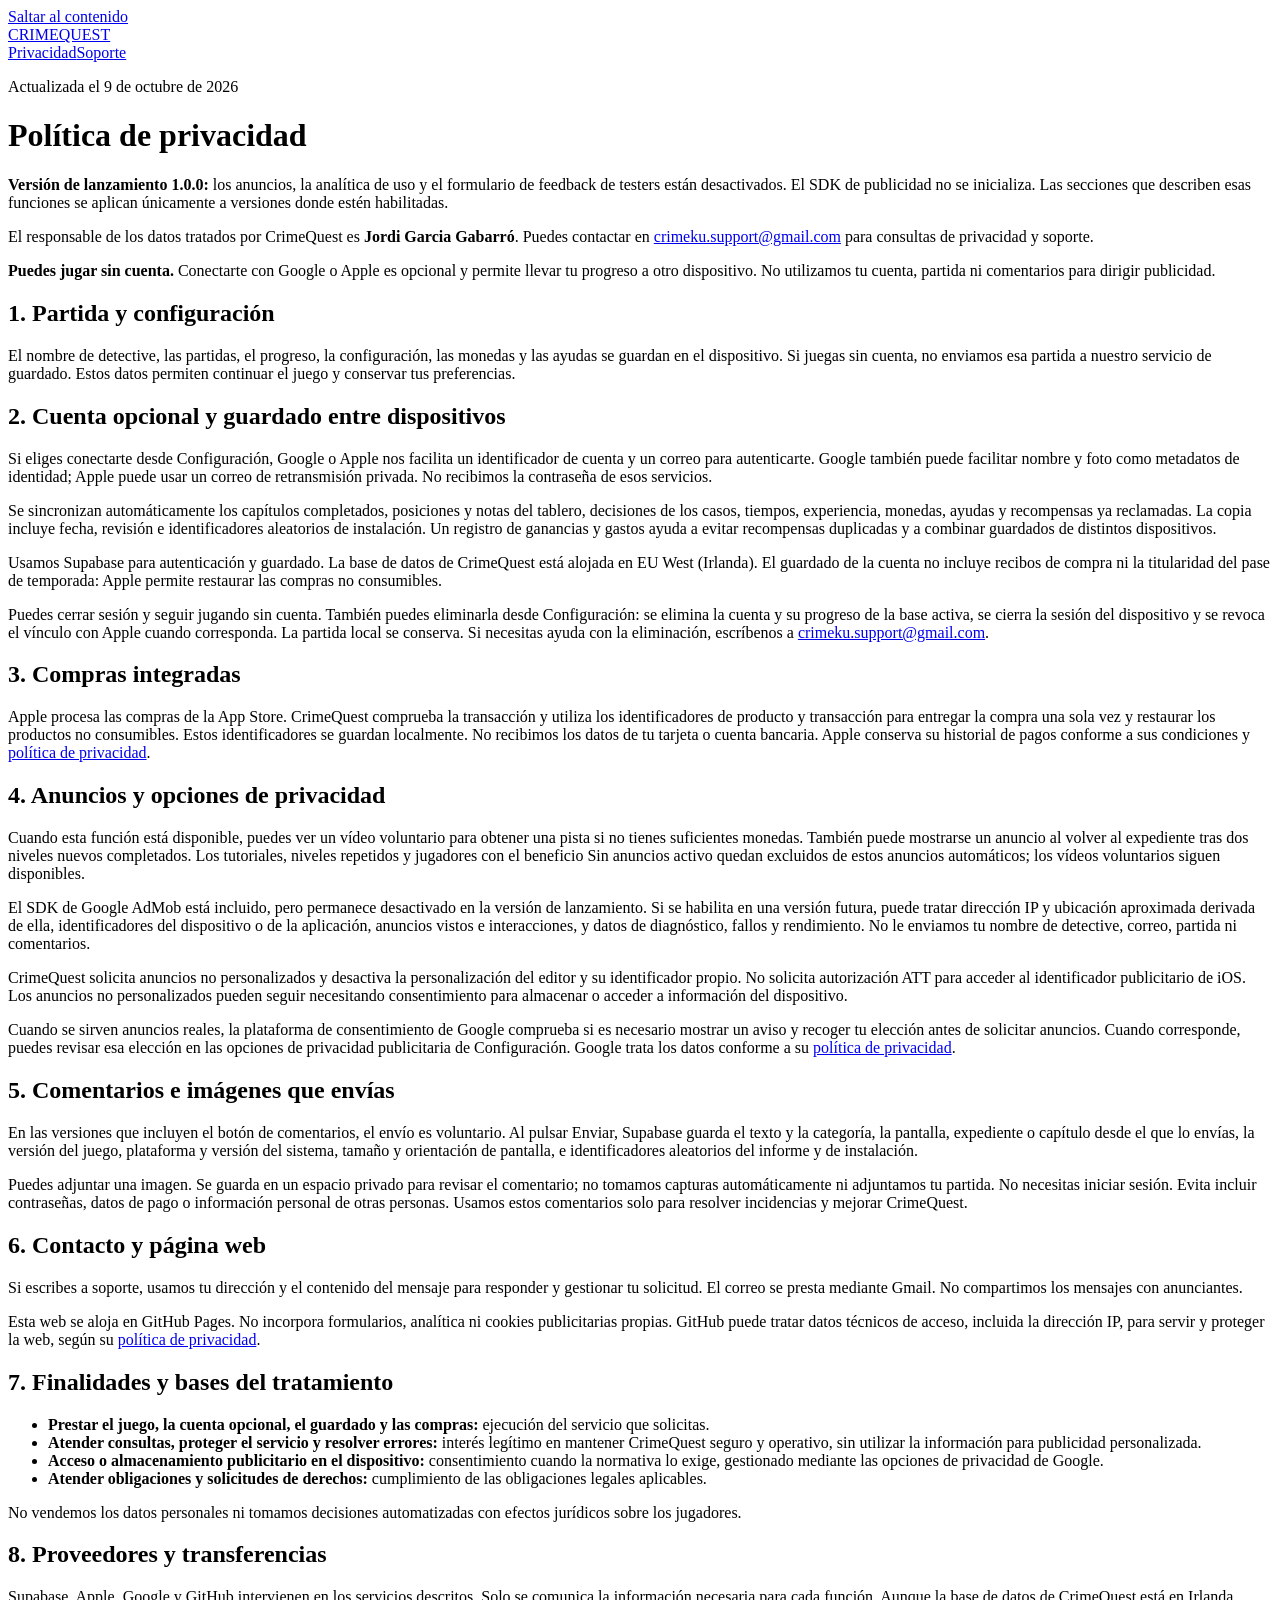
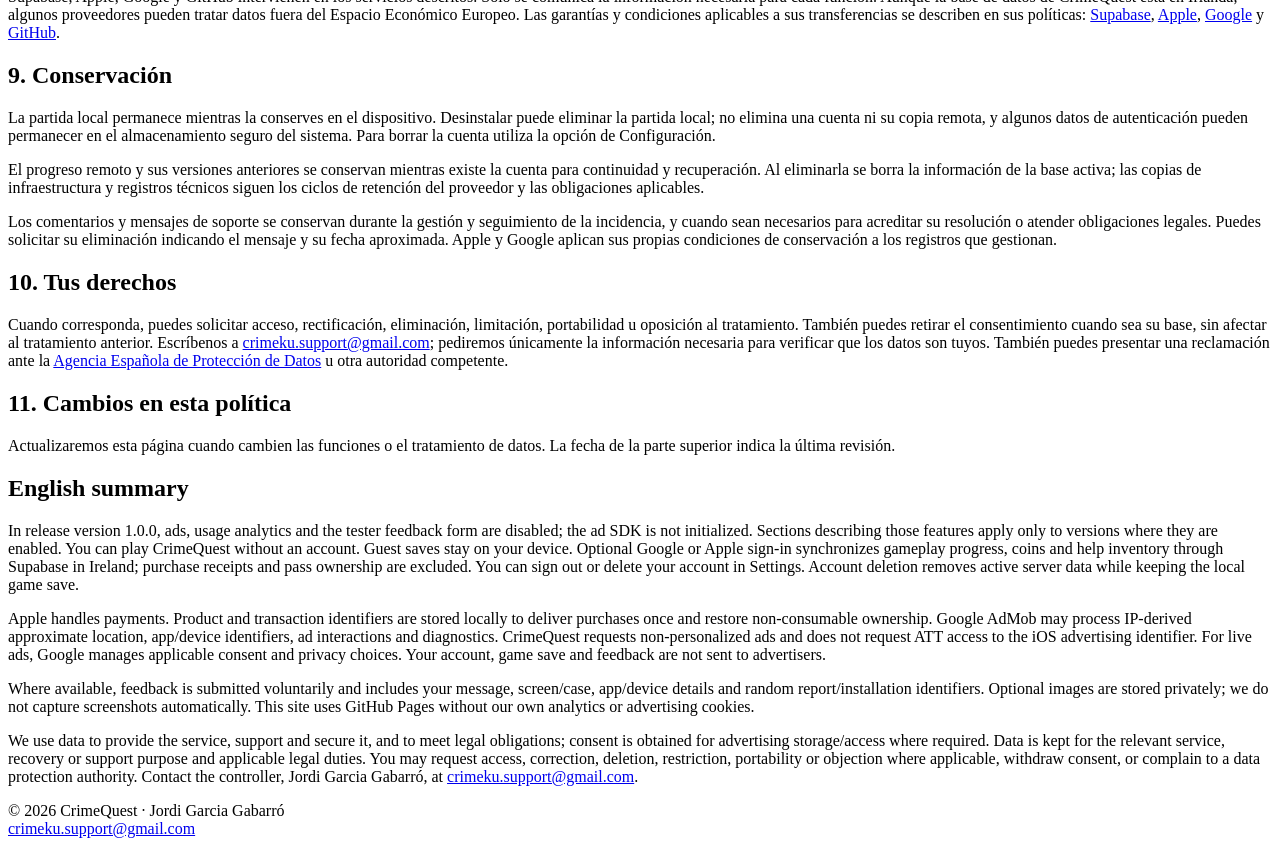
==== commit 3ce5888c: "Clarify disabled advertising and tester features in CrimeQuest launch" ====
--- a/privacidad/index.html
+++ b/privacidad/index.html
@@ -14,6 +14,7 @@
   <main class="wrap" id="contenido">
     <p class="eyebrow">Actualizada el 9 de octubre de 2026</p>
     <h1>Política de privacidad</h1>
+    <p><strong>Versión de lanzamiento 1.0.0:</strong> los anuncios, la analítica de uso y el formulario de feedback de testers están desactivados. El SDK de publicidad no se inicializa. Las secciones que describen esas funciones se aplican únicamente a versiones donde estén habilitadas.</p>
     <p>El responsable de los datos tratados por CrimeQuest es <strong>Jordi Garcia Gabarró</strong>. Puedes contactar en <a href="mailto:crimeku.support@gmail.com">crimeku.support@gmail.com</a> para consultas de privacidad y soporte.</p>
     <div class="card"><p><strong>Puedes jugar sin cuenta.</strong> Conectarte con Google o Apple es opcional y permite llevar tu progreso a otro dispositivo. No utilizamos tu cuenta, partida ni comentarios para dirigir publicidad.</p></div>
 
@@ -31,7 +32,7 @@
 
     <h2>4. Anuncios y opciones de privacidad</h2>
     <p>Cuando esta función está disponible, puedes ver un vídeo voluntario para obtener una pista si no tienes suficientes monedas. También puede mostrarse un anuncio al volver al expediente tras dos niveles nuevos completados. Los tutoriales, niveles repetidos y jugadores con el beneficio Sin anuncios activo quedan excluidos de estos anuncios automáticos; los vídeos voluntarios siguen disponibles.</p>
-    <p>Utilizamos Google AdMob. Su SDK puede tratar dirección IP y ubicación aproximada derivada de ella, identificadores del dispositivo o de la aplicación, anuncios vistos e interacciones, y datos de diagnóstico, fallos y rendimiento. No le enviamos tu nombre de detective, correo, partida ni comentarios.</p>
+    <p>El SDK de Google AdMob está incluido, pero permanece desactivado en la versión de lanzamiento. Si se habilita en una versión futura, puede tratar dirección IP y ubicación aproximada derivada de ella, identificadores del dispositivo o de la aplicación, anuncios vistos e interacciones, y datos de diagnóstico, fallos y rendimiento. No le enviamos tu nombre de detective, correo, partida ni comentarios.</p>
     <p>CrimeQuest solicita anuncios no personalizados y desactiva la personalización del editor y su identificador propio. No solicita autorización ATT para acceder al identificador publicitario de iOS. Los anuncios no personalizados pueden seguir necesitando consentimiento para almacenar o acceder a información del dispositivo.</p>
     <p>Cuando se sirven anuncios reales, la plataforma de consentimiento de Google comprueba si es necesario mostrar un aviso y recoger tu elección antes de solicitar anuncios. Cuando corresponde, puedes revisar esa elección en las opciones de privacidad publicitaria de Configuración. Google trata los datos conforme a su <a href="https://policies.google.com/privacy">política de privacidad</a>.</p>
 
@@ -68,7 +69,7 @@
 
     <section class="lang" lang="en" aria-labelledby="privacy-en">
       <h2 id="privacy-en">English summary</h2>
-      <p>You can play CrimeQuest without an account. Guest saves stay on your device. Optional Google or Apple sign-in synchronizes gameplay progress, coins and help inventory through Supabase in Ireland; purchase receipts and pass ownership are excluded. You can sign out or delete your account in Settings. Account deletion removes active server data while keeping the local game save.</p>
+      <p>In release version 1.0.0, ads, usage analytics and the tester feedback form are disabled; the ad SDK is not initialized. Sections describing those features apply only to versions where they are enabled. You can play CrimeQuest without an account. Guest saves stay on your device. Optional Google or Apple sign-in synchronizes gameplay progress, coins and help inventory through Supabase in Ireland; purchase receipts and pass ownership are excluded. You can sign out or delete your account in Settings. Account deletion removes active server data while keeping the local game save.</p>
       <p>Apple handles payments. Product and transaction identifiers are stored locally to deliver purchases once and restore non-consumable ownership. Google AdMob may process IP-derived approximate location, app/device identifiers, ad interactions and diagnostics. CrimeQuest requests non-personalized ads and does not request ATT access to the iOS advertising identifier. For live ads, Google manages applicable consent and privacy choices. Your account, game save and feedback are not sent to advertisers.</p>
       <p>Where available, feedback is submitted voluntarily and includes your message, screen/case, app/device details and random report/installation identifiers. Optional images are stored privately; we do not capture screenshots automatically. This site uses GitHub Pages without our own analytics or advertising cookies.</p>
       <p>We use data to provide the service, support and secure it, and to meet legal obligations; consent is obtained for advertising storage/access where required. Data is kept for the relevant service, recovery or support purpose and applicable legal duties. You may request access, correction, deletion, restriction, portability or objection where applicable, withdraw consent, or complain to a data protection authority. Contact the controller, Jordi Garcia Gabarró, at <a href="mailto:crimeku.support@gmail.com">crimeku.support@gmail.com</a>.</p>
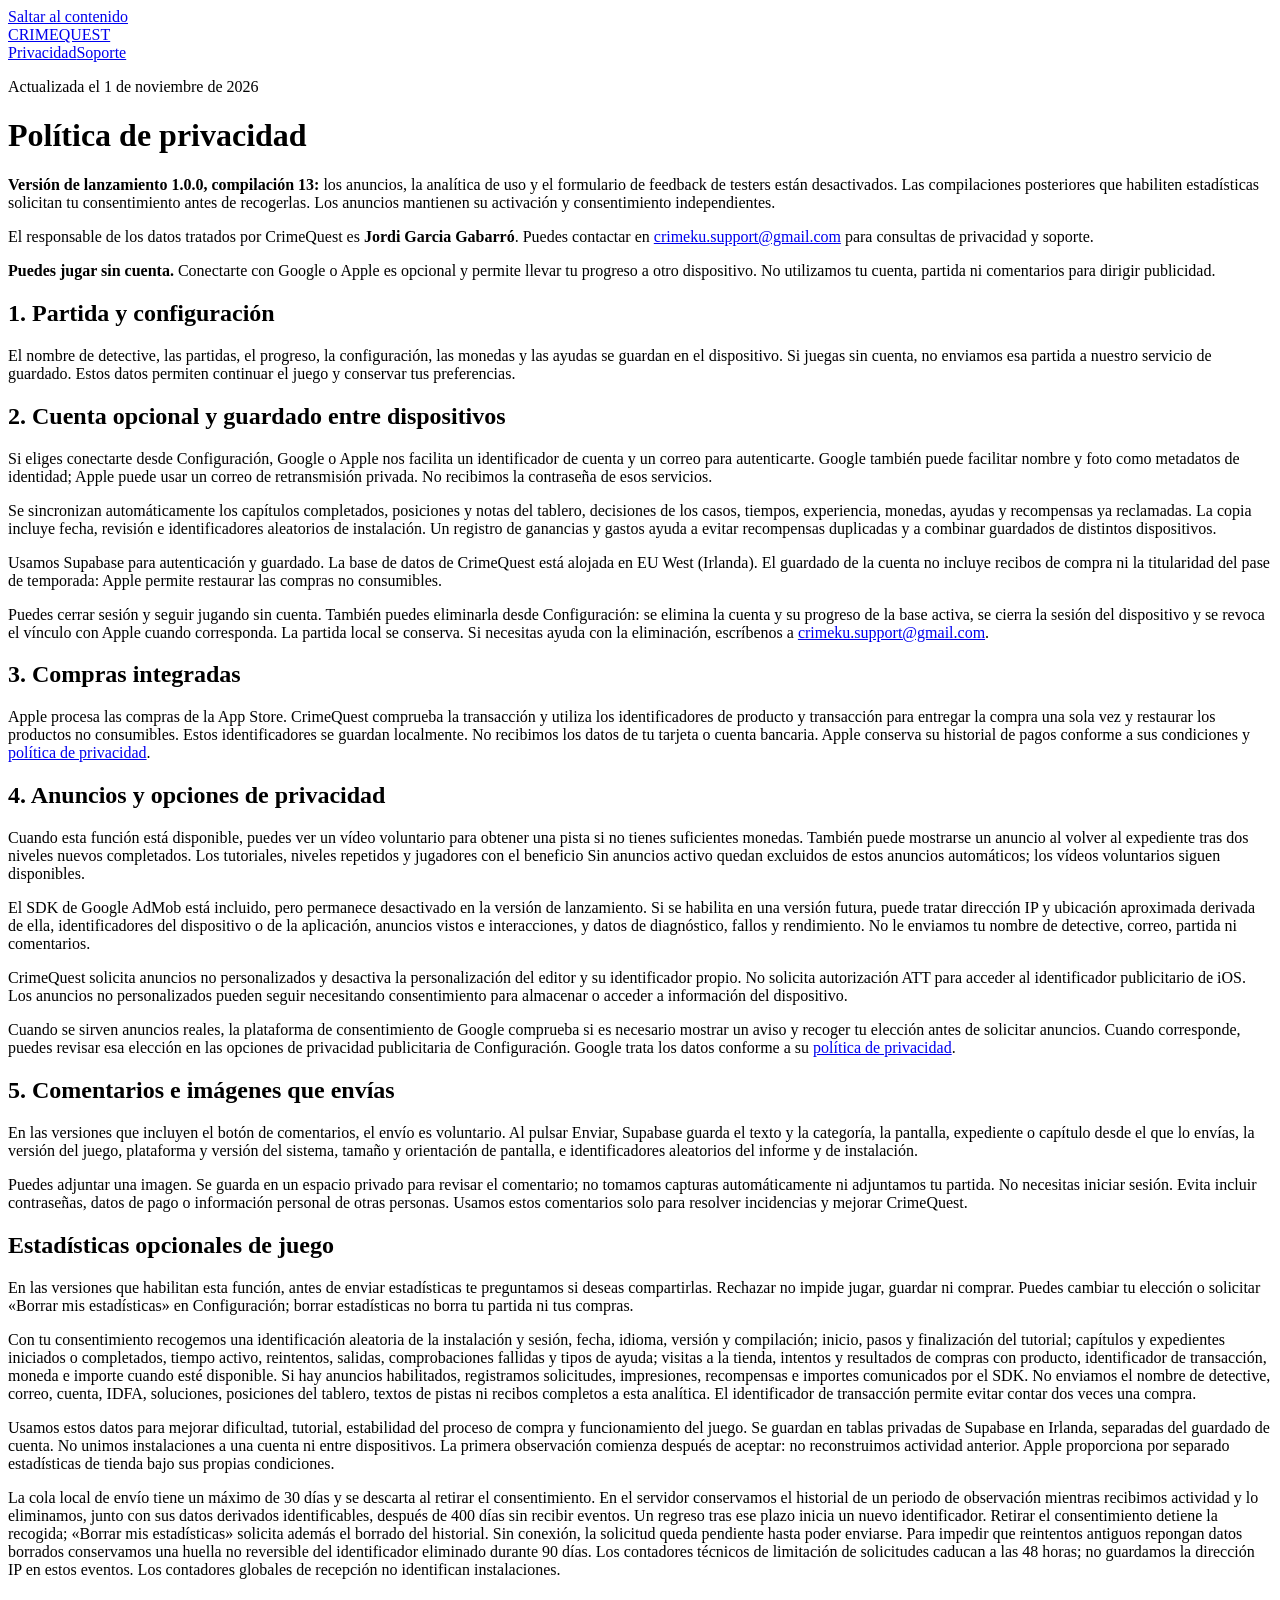
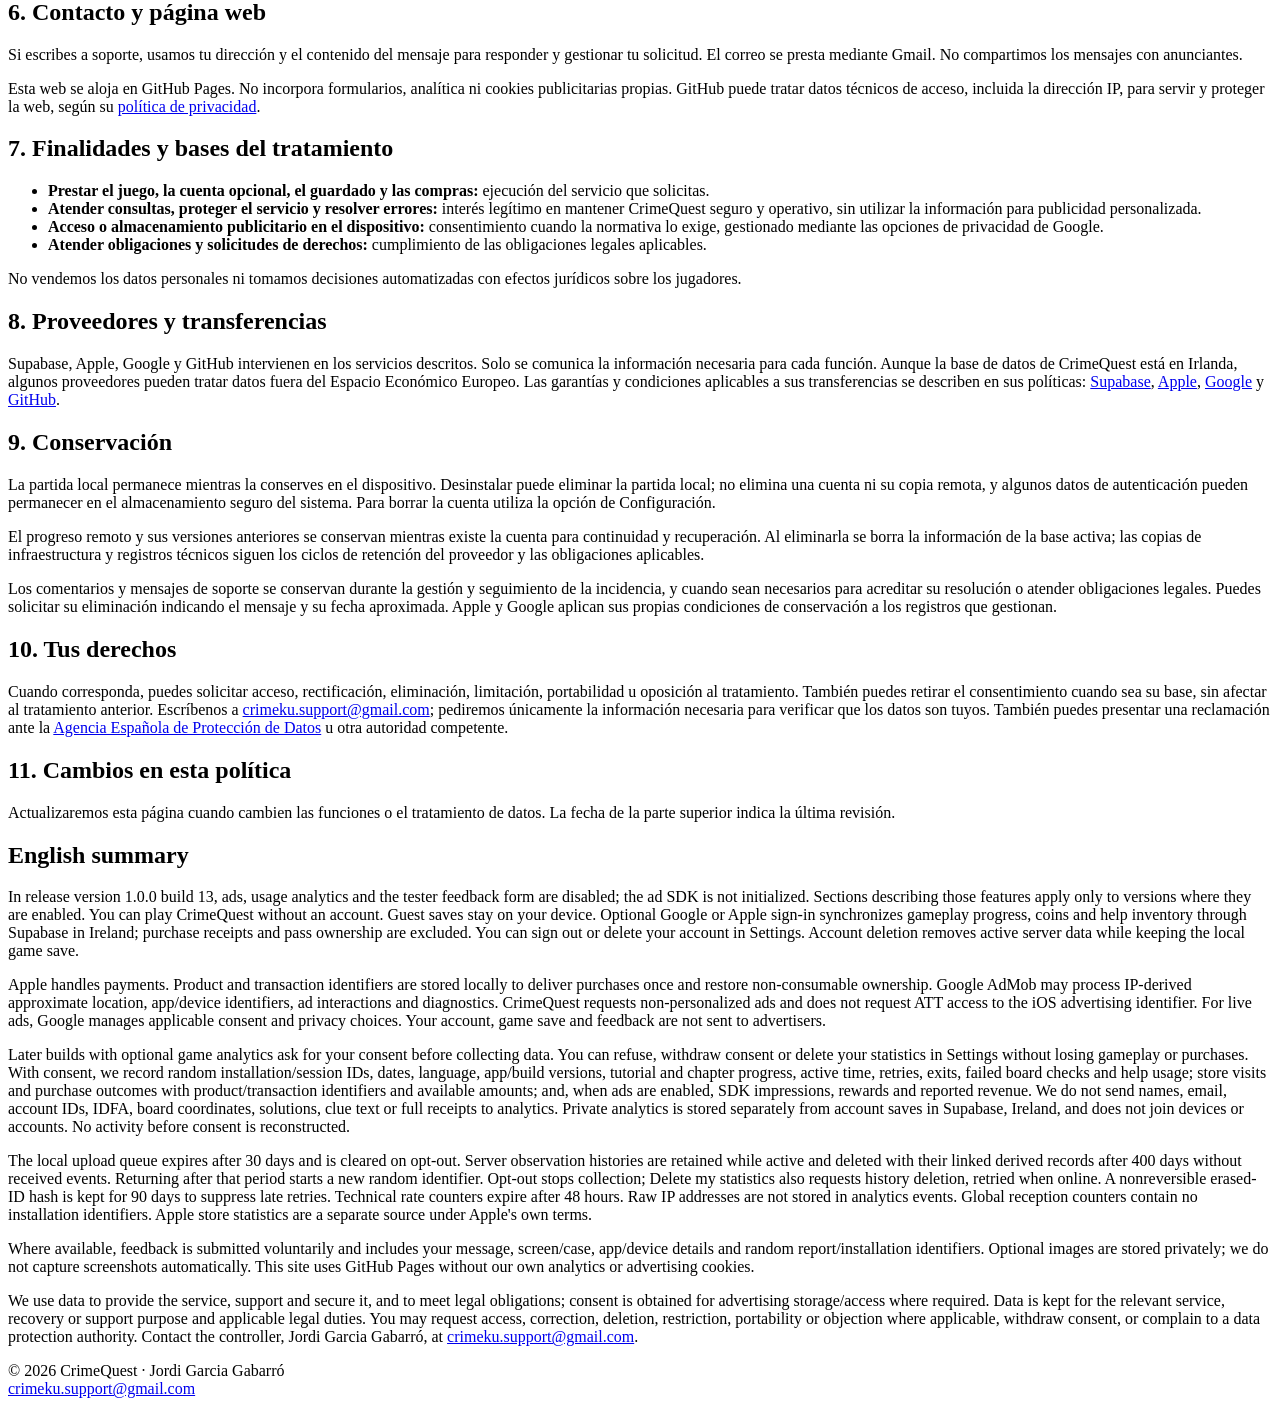
==== commit 49205522: "Describe optional consent-based statistics and deletion controls" ====
--- a/privacidad/index.html
+++ b/privacidad/index.html
@@ -12,9 +12,9 @@
   <a class="skip-link" href="privacidad/#contenido">Saltar al contenido</a>
   <header><div class="wrap"><nav aria-label="Navegación principal"><a class="brand" href="./">CRIMEQUEST</a><div class="links"><a href="privacidad/" aria-current="page">Privacidad</a><a href="soporte/">Soporte</a></div></nav></div></header>
   <main class="wrap" id="contenido">
-    <p class="eyebrow">Actualizada el 9 de octubre de 2026</p>
+    <p class="eyebrow">Actualizada el 1 de noviembre de 2026</p>
     <h1>Política de privacidad</h1>
-    <p><strong>Versión de lanzamiento 1.0.0:</strong> los anuncios, la analítica de uso y el formulario de feedback de testers están desactivados. El SDK de publicidad no se inicializa. Las secciones que describen esas funciones se aplican únicamente a versiones donde estén habilitadas.</p>
+    <p><strong>Versión de lanzamiento 1.0.0, compilación 13:</strong> los anuncios, la analítica de uso y el formulario de feedback de testers están desactivados. Las compilaciones posteriores que habiliten estadísticas solicitan tu consentimiento antes de recogerlas. Los anuncios mantienen su activación y consentimiento independientes.</p>
     <p>El responsable de los datos tratados por CrimeQuest es <strong>Jordi Garcia Gabarró</strong>. Puedes contactar en <a href="mailto:crimeku.support@gmail.com">crimeku.support@gmail.com</a> para consultas de privacidad y soporte.</p>
     <div class="card"><p><strong>Puedes jugar sin cuenta.</strong> Conectarte con Google o Apple es opcional y permite llevar tu progreso a otro dispositivo. No utilizamos tu cuenta, partida ni comentarios para dirigir publicidad.</p></div>
 
@@ -39,6 +39,12 @@
     <h2>5. Comentarios e imágenes que envías</h2>
     <p>En las versiones que incluyen el botón de comentarios, el envío es voluntario. Al pulsar Enviar, Supabase guarda el texto y la categoría, la pantalla, expediente o capítulo desde el que lo envías, la versión del juego, plataforma y versión del sistema, tamaño y orientación de pantalla, e identificadores aleatorios del informe y de instalación.</p>
     <p>Puedes adjuntar una imagen. Se guarda en un espacio privado para revisar el comentario; no tomamos capturas automáticamente ni adjuntamos tu partida. No necesitas iniciar sesión. Evita incluir contraseñas, datos de pago o información personal de otras personas. Usamos estos comentarios solo para resolver incidencias y mejorar CrimeQuest.</p>
+
+    <h2>Estadísticas opcionales de juego</h2>
+    <p>En las versiones que habilitan esta función, antes de enviar estadísticas te preguntamos si deseas compartirlas. Rechazar no impide jugar, guardar ni comprar. Puedes cambiar tu elección o solicitar «Borrar mis estadísticas» en Configuración; borrar estadísticas no borra tu partida ni tus compras.</p>
+    <p>Con tu consentimiento recogemos una identificación aleatoria de la instalación y sesión, fecha, idioma, versión y compilación; inicio, pasos y finalización del tutorial; capítulos y expedientes iniciados o completados, tiempo activo, reintentos, salidas, comprobaciones fallidas y tipos de ayuda; visitas a la tienda, intentos y resultados de compras con producto, identificador de transacción, moneda e importe cuando esté disponible. Si hay anuncios habilitados, registramos solicitudes, impresiones, recompensas e importes comunicados por el SDK. No enviamos el nombre de detective, correo, cuenta, IDFA, soluciones, posiciones del tablero, textos de pistas ni recibos completos a esta analítica. El identificador de transacción permite evitar contar dos veces una compra.</p>
+    <p>Usamos estos datos para mejorar dificultad, tutorial, estabilidad del proceso de compra y funcionamiento del juego. Se guardan en tablas privadas de Supabase en Irlanda, separadas del guardado de cuenta. No unimos instalaciones a una cuenta ni entre dispositivos. La primera observación comienza después de aceptar: no reconstruimos actividad anterior. Apple proporciona por separado estadísticas de tienda bajo sus propias condiciones.</p>
+    <p>La cola local de envío tiene un máximo de 30 días y se descarta al retirar el consentimiento. En el servidor conservamos el historial de un periodo de observación mientras recibimos actividad y lo eliminamos, junto con sus datos derivados identificables, después de 400 días sin recibir eventos. Un regreso tras ese plazo inicia un nuevo identificador. Retirar el consentimiento detiene la recogida; «Borrar mis estadísticas» solicita además el borrado del historial. Sin conexión, la solicitud queda pendiente hasta poder enviarse. Para impedir que reintentos antiguos repongan datos borrados conservamos una huella no reversible del identificador eliminado durante 90 días. Los contadores técnicos de limitación de solicitudes caducan a las 48 horas; no guardamos la dirección IP en estos eventos. Los contadores globales de recepción no identifican instalaciones.</p>
 
     <h2>6. Contacto y página web</h2>
     <p>Si escribes a soporte, usamos tu dirección y el contenido del mensaje para responder y gestionar tu solicitud. El correo se presta mediante Gmail. No compartimos los mensajes con anunciantes.</p>
@@ -69,8 +75,10 @@
 
     <section class="lang" lang="en" aria-labelledby="privacy-en">
       <h2 id="privacy-en">English summary</h2>
-      <p>In release version 1.0.0, ads, usage analytics and the tester feedback form are disabled; the ad SDK is not initialized. Sections describing those features apply only to versions where they are enabled. You can play CrimeQuest without an account. Guest saves stay on your device. Optional Google or Apple sign-in synchronizes gameplay progress, coins and help inventory through Supabase in Ireland; purchase receipts and pass ownership are excluded. You can sign out or delete your account in Settings. Account deletion removes active server data while keeping the local game save.</p>
+      <p>In release version 1.0.0 build 13, ads, usage analytics and the tester feedback form are disabled; the ad SDK is not initialized. Sections describing those features apply only to versions where they are enabled. You can play CrimeQuest without an account. Guest saves stay on your device. Optional Google or Apple sign-in synchronizes gameplay progress, coins and help inventory through Supabase in Ireland; purchase receipts and pass ownership are excluded. You can sign out or delete your account in Settings. Account deletion removes active server data while keeping the local game save.</p>
       <p>Apple handles payments. Product and transaction identifiers are stored locally to deliver purchases once and restore non-consumable ownership. Google AdMob may process IP-derived approximate location, app/device identifiers, ad interactions and diagnostics. CrimeQuest requests non-personalized ads and does not request ATT access to the iOS advertising identifier. For live ads, Google manages applicable consent and privacy choices. Your account, game save and feedback are not sent to advertisers.</p>
+      <p>Later builds with optional game analytics ask for your consent before collecting data. You can refuse, withdraw consent or delete your statistics in Settings without losing gameplay or purchases. With consent, we record random installation/session IDs, dates, language, app/build versions, tutorial and chapter progress, active time, retries, exits, failed board checks and help usage; store visits and purchase outcomes with product/transaction identifiers and available amounts; and, when ads are enabled, SDK impressions, rewards and reported revenue. We do not send names, email, account IDs, IDFA, board coordinates, solutions, clue text or full receipts to analytics. Private analytics is stored separately from account saves in Supabase, Ireland, and does not join devices or accounts. No activity before consent is reconstructed.</p>
+      <p>The local upload queue expires after 30 days and is cleared on opt-out. Server observation histories are retained while active and deleted with their linked derived records after 400 days without received events. Returning after that period starts a new random identifier. Opt-out stops collection; Delete my statistics also requests history deletion, retried when online. A nonreversible erased-ID hash is kept for 90 days to suppress late retries. Technical rate counters expire after 48 hours. Raw IP addresses are not stored in analytics events. Global reception counters contain no installation identifiers. Apple store statistics are a separate source under Apple's own terms.</p>
       <p>Where available, feedback is submitted voluntarily and includes your message, screen/case, app/device details and random report/installation identifiers. Optional images are stored privately; we do not capture screenshots automatically. This site uses GitHub Pages without our own analytics or advertising cookies.</p>
       <p>We use data to provide the service, support and secure it, and to meet legal obligations; consent is obtained for advertising storage/access where required. Data is kept for the relevant service, recovery or support purpose and applicable legal duties. You may request access, correction, deletion, restriction, portability or objection where applicable, withdraw consent, or complain to a data protection authority. Contact the controller, Jordi Garcia Gabarró, at <a href="mailto:crimeku.support@gmail.com">crimeku.support@gmail.com</a>.</p>
     </section>
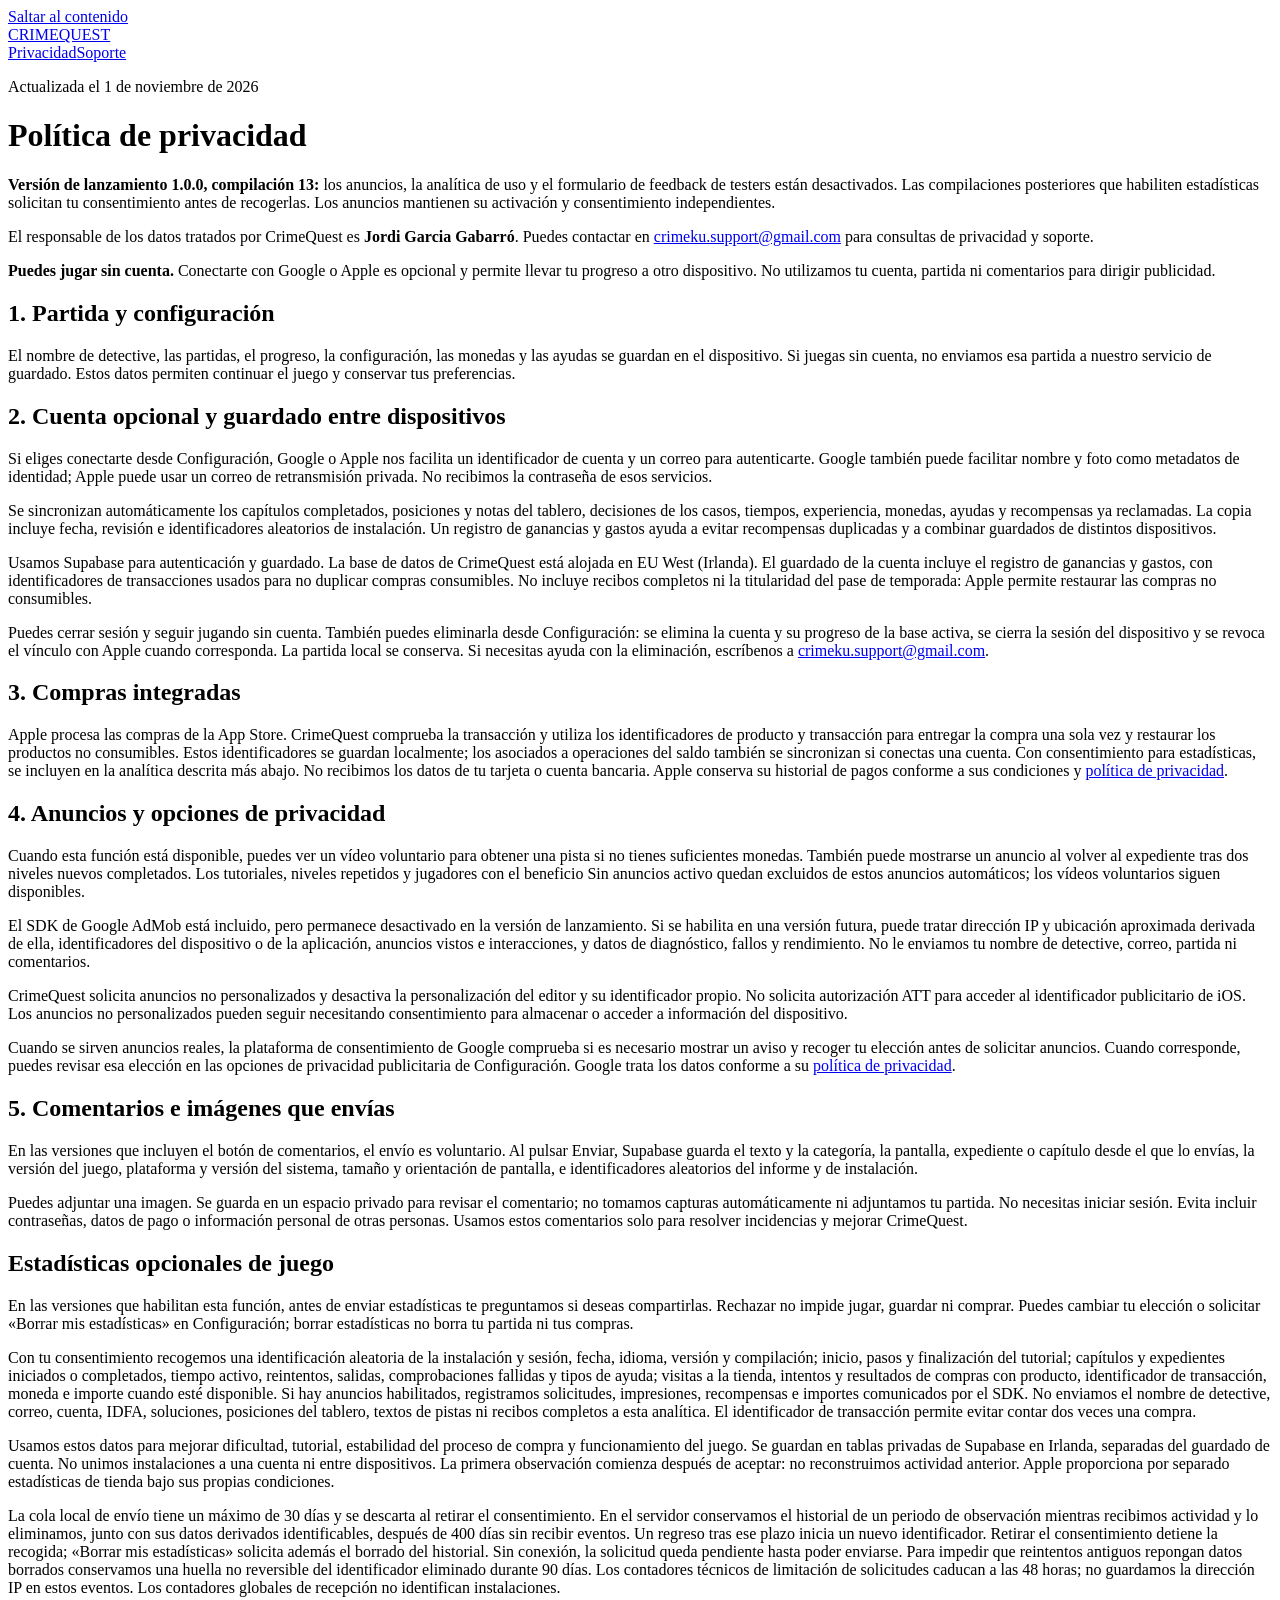
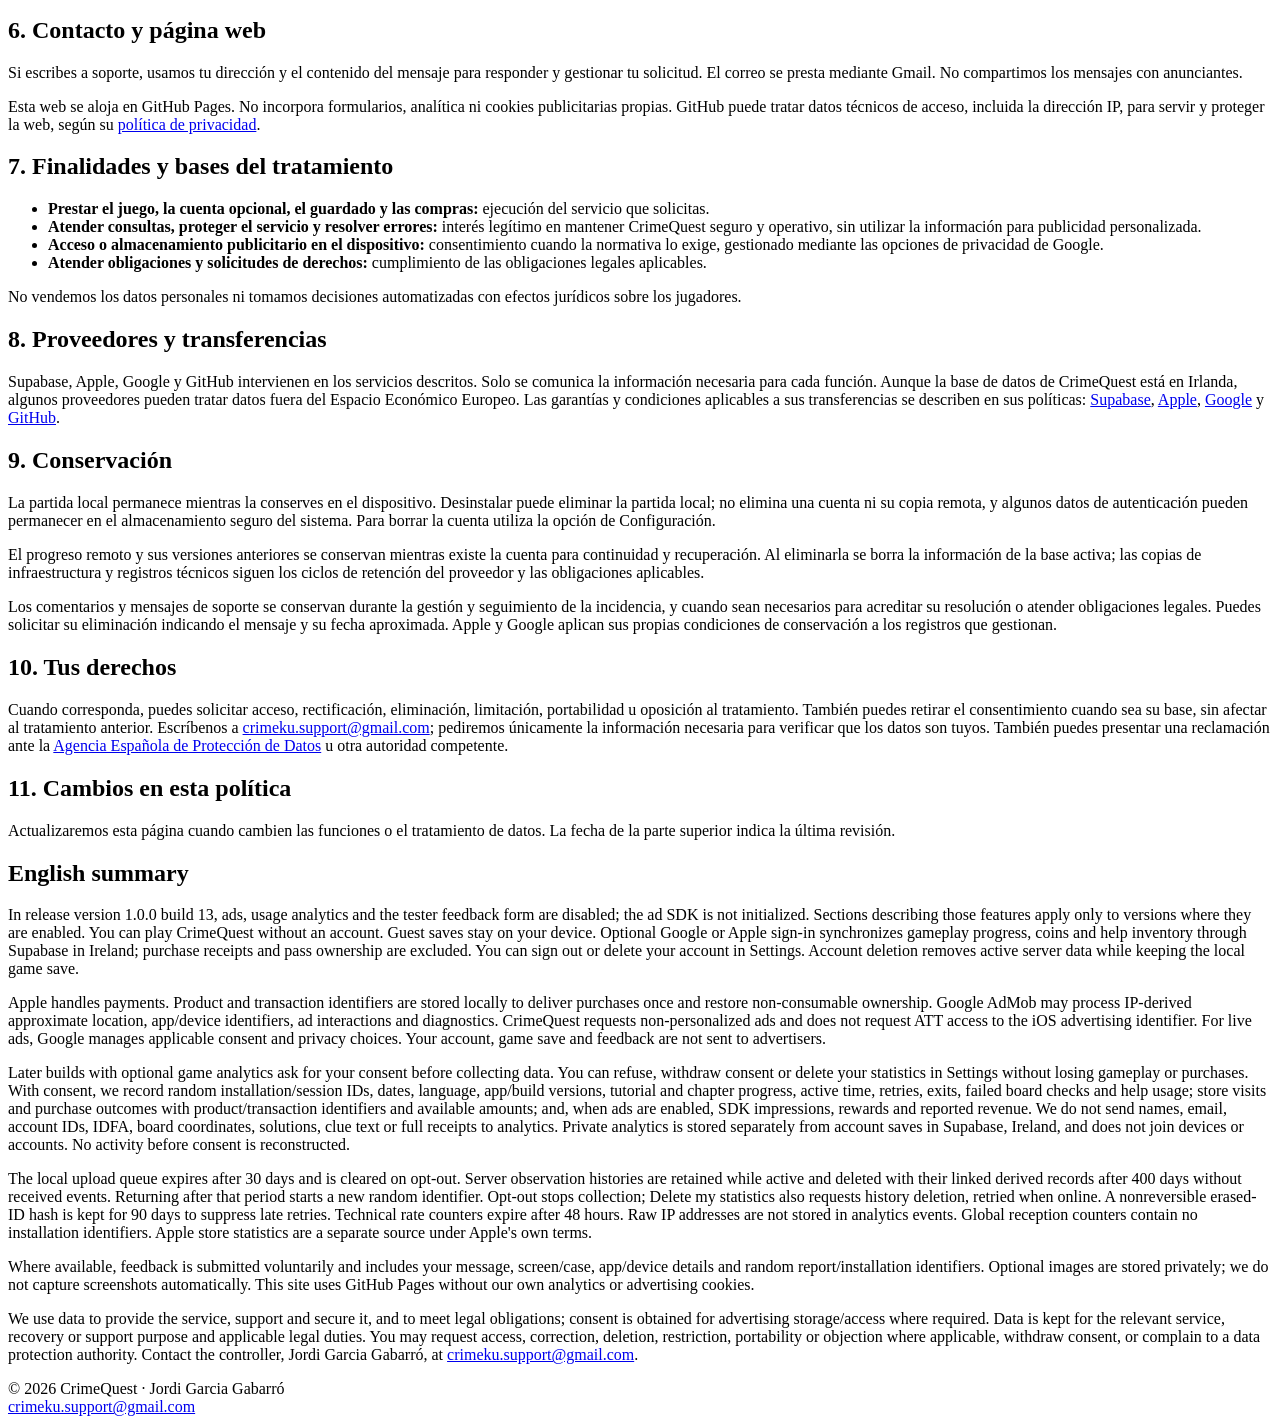
==== commit 3ab39276: "Clarify transaction identifiers in optional cloud wallet and analytics" ====
--- a/privacidad/index.html
+++ b/privacidad/index.html
@@ -24,11 +24,11 @@
     <h2>2. Cuenta opcional y guardado entre dispositivos</h2>
     <p>Si eliges conectarte desde Configuración, Google o Apple nos facilita un identificador de cuenta y un correo para autenticarte. Google también puede facilitar nombre y foto como metadatos de identidad; Apple puede usar un correo de retransmisión privada. No recibimos la contraseña de esos servicios.</p>
     <p>Se sincronizan automáticamente los capítulos completados, posiciones y notas del tablero, decisiones de los casos, tiempos, experiencia, monedas, ayudas y recompensas ya reclamadas. La copia incluye fecha, revisión e identificadores aleatorios de instalación. Un registro de ganancias y gastos ayuda a evitar recompensas duplicadas y a combinar guardados de distintos dispositivos.</p>
-    <p>Usamos Supabase para autenticación y guardado. La base de datos de CrimeQuest está alojada en EU West (Irlanda). El guardado de la cuenta no incluye recibos de compra ni la titularidad del pase de temporada: Apple permite restaurar las compras no consumibles.</p>
+    <p>Usamos Supabase para autenticación y guardado. La base de datos de CrimeQuest está alojada en EU West (Irlanda). El guardado de la cuenta incluye el registro de ganancias y gastos, con identificadores de transacciones usados para no duplicar compras consumibles. No incluye recibos completos ni la titularidad del pase de temporada: Apple permite restaurar las compras no consumibles.</p>
     <p>Puedes cerrar sesión y seguir jugando sin cuenta. También puedes eliminarla desde Configuración: se elimina la cuenta y su progreso de la base activa, se cierra la sesión del dispositivo y se revoca el vínculo con Apple cuando corresponda. La partida local se conserva. Si necesitas ayuda con la eliminación, escríbenos a <a href="mailto:crimeku.support@gmail.com">crimeku.support@gmail.com</a>.</p>
 
     <h2>3. Compras integradas</h2>
-    <p>Apple procesa las compras de la App Store. CrimeQuest comprueba la transacción y utiliza los identificadores de producto y transacción para entregar la compra una sola vez y restaurar los productos no consumibles. Estos identificadores se guardan localmente. No recibimos los datos de tu tarjeta o cuenta bancaria. Apple conserva su historial de pagos conforme a sus condiciones y <a href="https://www.apple.com/legal/privacy/">política de privacidad</a>.</p>
+    <p>Apple procesa las compras de la App Store. CrimeQuest comprueba la transacción y utiliza los identificadores de producto y transacción para entregar la compra una sola vez y restaurar los productos no consumibles. Estos identificadores se guardan localmente; los asociados a operaciones del saldo también se sincronizan si conectas una cuenta. Con consentimiento para estadísticas, se incluyen en la analítica descrita más abajo. No recibimos los datos de tu tarjeta o cuenta bancaria. Apple conserva su historial de pagos conforme a sus condiciones y <a href="https://www.apple.com/legal/privacy/">política de privacidad</a>.</p>
 
     <h2>4. Anuncios y opciones de privacidad</h2>
     <p>Cuando esta función está disponible, puedes ver un vídeo voluntario para obtener una pista si no tienes suficientes monedas. También puede mostrarse un anuncio al volver al expediente tras dos niveles nuevos completados. Los tutoriales, niveles repetidos y jugadores con el beneficio Sin anuncios activo quedan excluidos de estos anuncios automáticos; los vídeos voluntarios siguen disponibles.</p>
